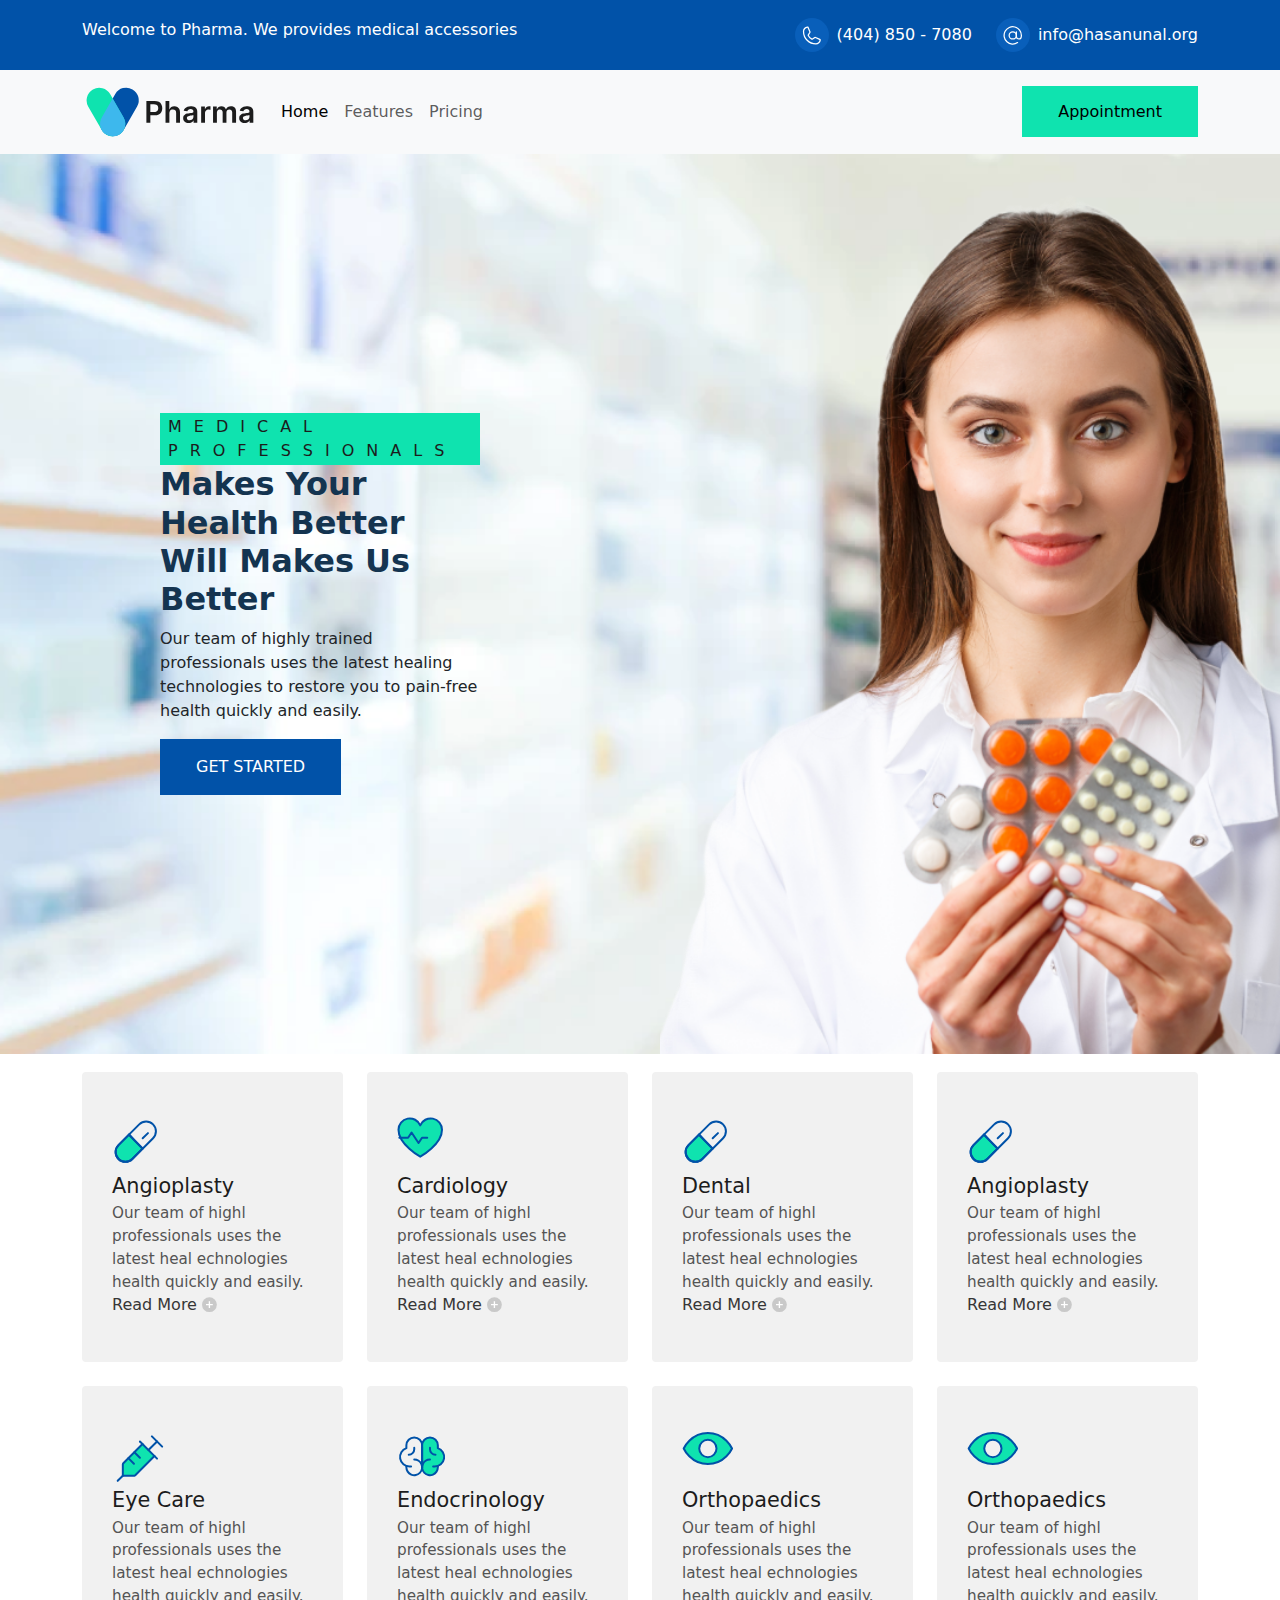
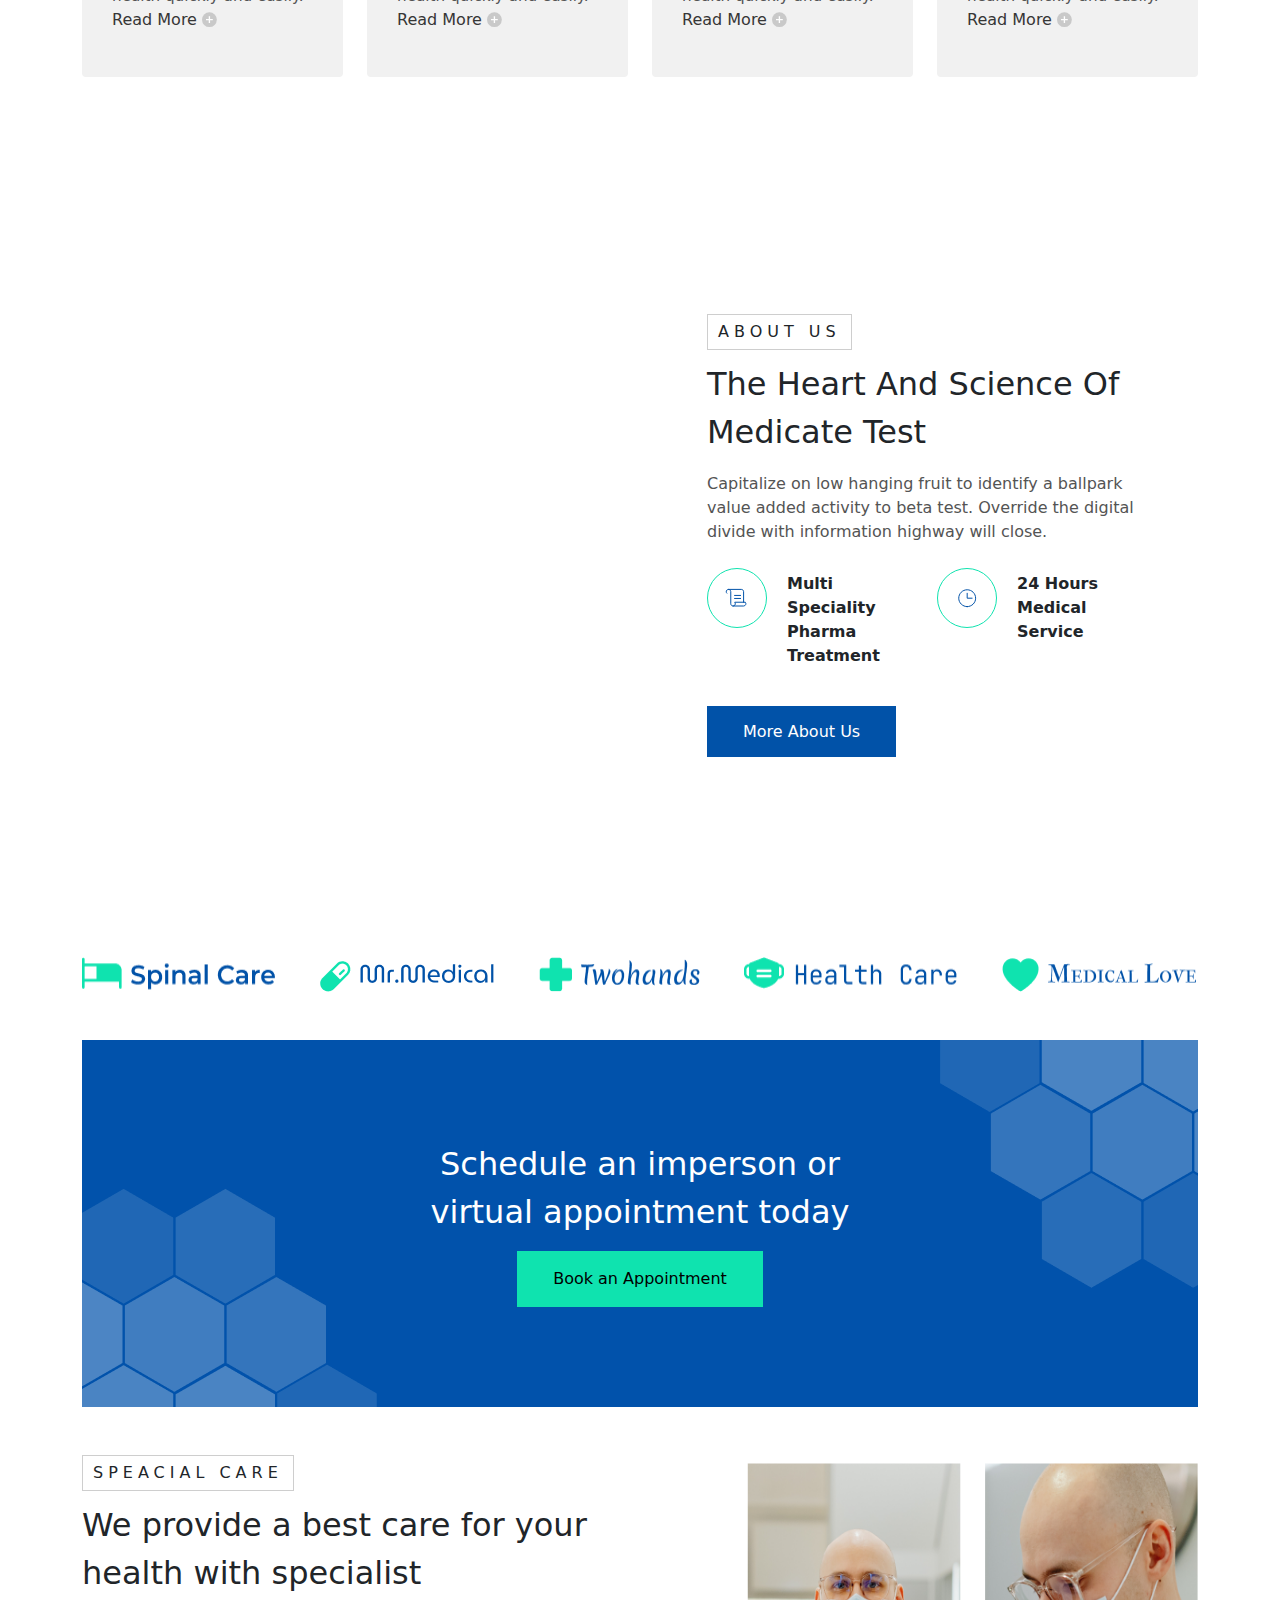
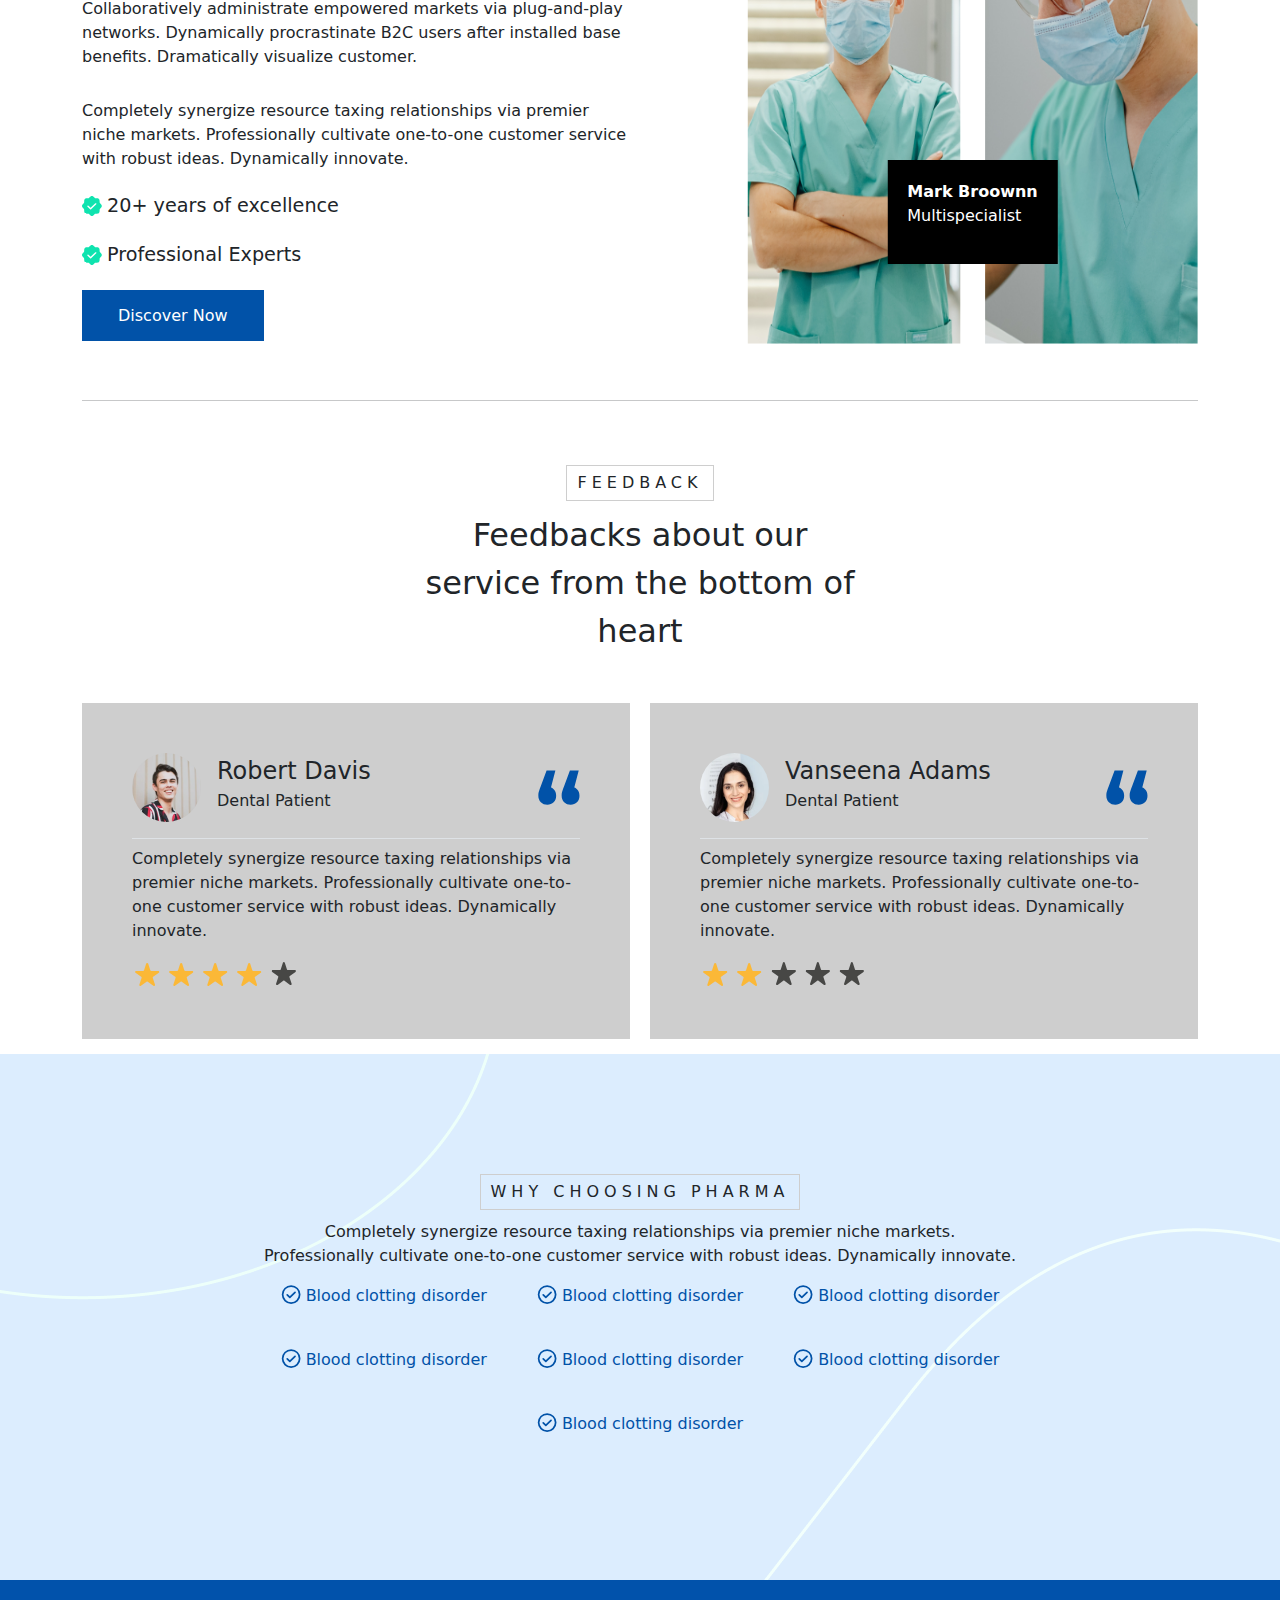
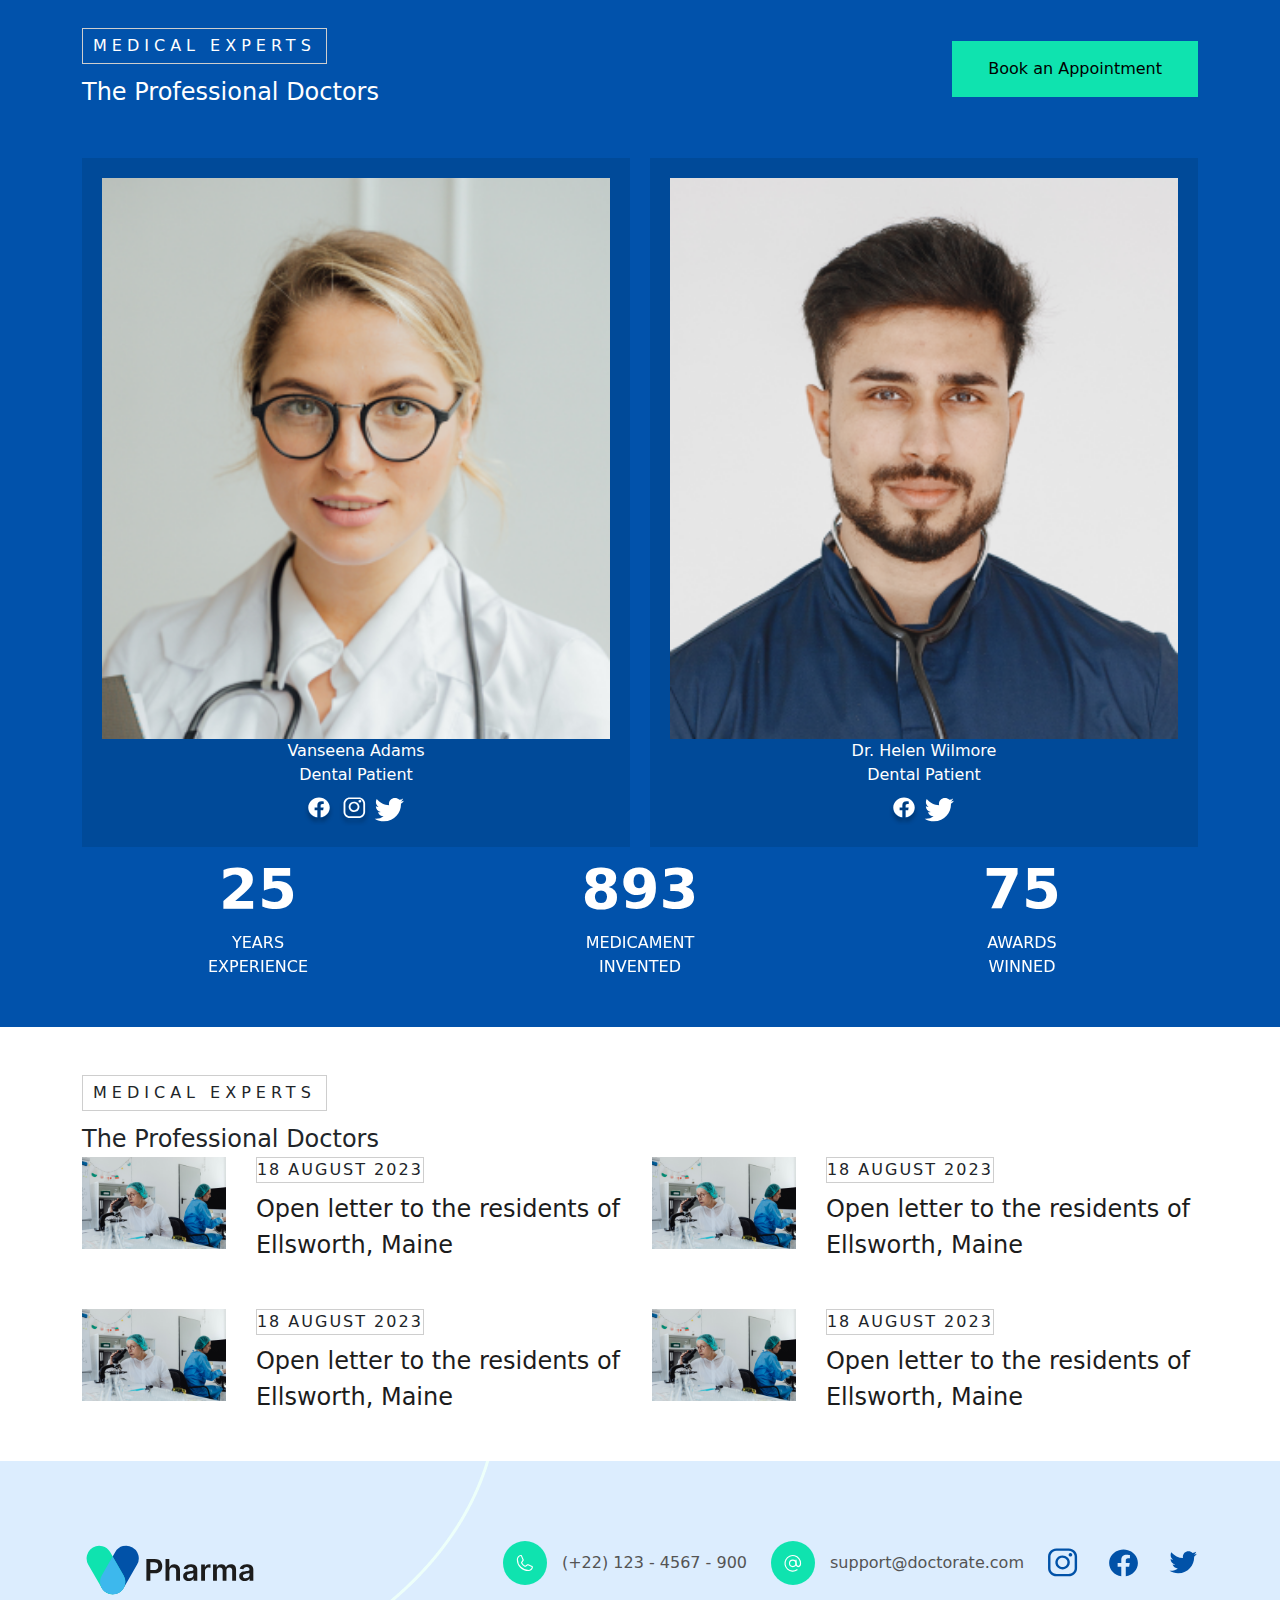
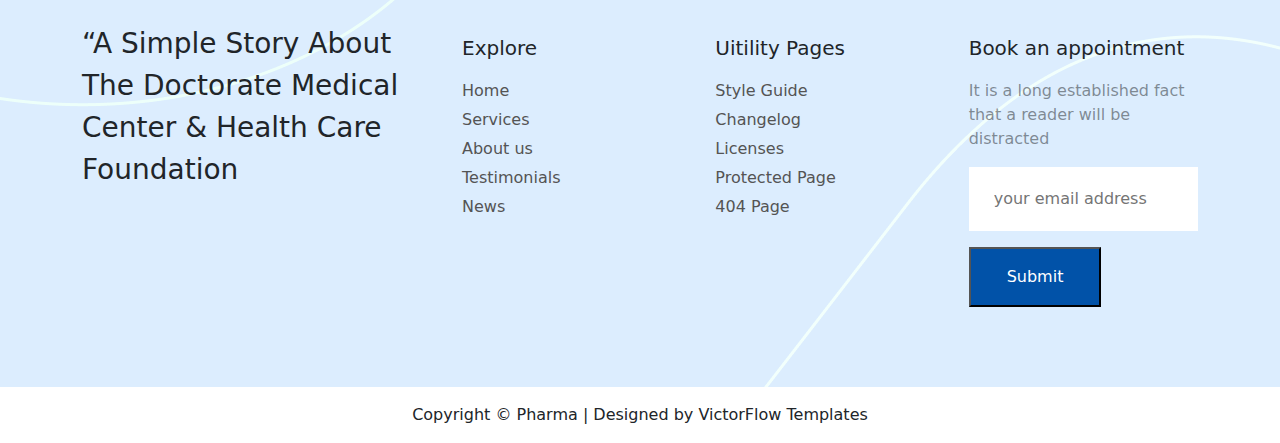
==== index.html @ 2e3b30ea "Responsive" ====
<!DOCTYPE html>
<html lang="en">

<head>
  <meta charset="UTF-8" />
  <meta name="viewport" content="width=device-width, initial-scale=1.0" />
  <title>Document</title>
  <link href="https://cdn.jsdelivr.net/npm/bootstrap@5.3.3/dist/css/bootstrap.min.css" rel="stylesheet"
    integrity="sha384-QWTKZyjpPEjISv5WaRU9OFeRpok6YctnYmDr5pNlyT2bRjXh0JMhjY6hW+ALEwIH" crossorigin="anonymous" />
  <link rel="stylesheet" href="https://cdn.jsdelivr.net/npm/swiper@11/swiper-bundle.min.css" />
  <script src="https://cdn.jsdelivr.net/npm/swiper@11/swiper-bundle.min.js"></script>
  <link rel="stylesheet" href="assets/css/style.css" />
</head>

<body>
  <header>
    <div class="top-bar">
      <div class="container">
        <div class="row">
          <div class="col-12 col-lg-6">
            <span>Welcome to Pharma. We provides medical accessories</span>
          </div>
          <div class="col-6 col-lg-6">
            <div class="d-flex justify-content-end">
              <a href="tel:+4048507080" class="d-flex gap-2 align-items-center me-4">
                <i class="icon icon-phone"></i>
                <span>(404) 850 - 7080</span>
              </a>
              <a href="mailto:info@hasanunal.org" class="d-flex gap-2 align-items-center">
                <i class="icon icon-mail"></i>
                <span>info@hasanunal.org</span>
              </a>
            </div>
          </div>
        </div>
      </div>
    </div>

    <nav class="navbar navbar-expand-lg bg-body-tertiary">
      <div class="container">
        <a class="navbar-brand" href="#">
          <img src="assets/img/logo.svg" alt="logo" />
        </a>
        <button class="navbar-toggler" type="button" data-bs-toggle="collapse" data-bs-target="#navbarText"
          aria-controls="navbarText" aria-expanded="false" aria-label="Toggle navigation">
          <span class="navbar-toggler-icon"></span>
        </button>
        <div class="collapse navbar-collapse" id="navbarText">
          <ul class="navbar-nav me-auto mb-2 mb-lg-0">
            <li class="nav-item">
              <a class="nav-link active" aria-current="page" href="#">Home</a>
            </li>
            <li class="nav-item">
              <a class="nav-link" href="#">Features</a>
            </li>
            <li class="nav-item">
              <a class="nav-link" href="#">Pricing</a>
            </li>
          </ul>
          <span class="navbar-text">
            <a href="#" class="btn-main-green">Appointment</a>
          </span>
        </div>
      </div>
    </nav>
  </header>



  <section class="banner">
    <div class="banner-background-photo">
      <div class="banner-background-photo-element d-lg-flex">
        <div class="banner-background-photo-element-cover-title">
          MEDICAL PROFESSIONALS
        </div>
        <h2 style="font-size: 3.rem; font-weight: bold;color: #143450;">
          Makes Your Health Better Will Makes Us Better
        </h2>
        <p>
          Our team of highly trained professionals uses the latest healing technologies to restore you to pain-free
          health quickly and easily.
        </p>
        <a class="btn-main-blue" href="#">GET STARTED</a>
      </div>
      <div class="banner-background-photo-element">
        <img class="" style="position: relative; right: 140px;" weight="100%" height="100%" src="assets/img/banner/bannerfront.png"
          alt="banner-front">
      </div>
    </div>
  </section>

  <section class="services">
    <div class="container">
      <div class="text-center mt-5 mb-2">
        <span class="section-service-title">Services</span>
        <div class="fs-2 fw-medium">
          Feel Like Home With Best<br />Medical Care
        </div>
      </div>
      <div class="row mb-5">
        <div class="col-12 col-md-6 col-lg-3 mb-4">
          <div class="service-card">
            <div class="service-card-showcase">
              <img src="assets/img/service/service-1.jpg" class="d-block w-100" alt="" />
            </div>
            <div class="service-card-content">
              <div class="service-card-img">
                <img src="assets/img/service/icon/service-1.svg" alt="service" />
              </div>
              <div class="service-card-title">Angioplasty</div>
              <div class="service-card-desc">
                Our team of highl professionals uses the latest heal
                echnologies health quickly and easily.
              </div>
              <a href="#" class="service-card-link"> Read More </a>
            </div>
          </div>
        </div>
        <div class="col-12 col-md-6 col-lg-3 mb-4">
          <div class="service-card">
            <div class="service-card-showcase">
              <img src="assets/img/service/service-1.jpg" class="d-block w-100" alt="" />
            </div>
            <div class="service-card-content">
              <div class="service-card-img">
                <img src="assets/img/service/icon/service-2.svg" alt="service" />
              </div>
              <div class="service-card-title">Cardiology</div>
              <div class="service-card-desc">
                Our team of highl professionals uses the latest heal
                echnologies health quickly and easily.
              </div>
              <a href="#" class="service-card-link"> Read More </a>
            </div>
          </div>
        </div>
        <div class="col-12 col-md-6 col-lg-3 mb-4">
          <div class="service-card">
            <div class="service-card-showcase">
              <img src="assets/img/service/service-1.jpg" class="d-block w-100" alt="" />
            </div>
            <div class="service-card-content">
              <div class="service-card-img">
                <img src="assets/img/service/icon/service-1.svg" alt="service" />
              </div>
              <div class="service-card-title">Dental</div>
              <div class="service-card-desc">
                Our team of highl professionals uses the latest heal
                echnologies health quickly and easily.
              </div>
              <a href="#" class="service-card-link"> Read More </a>
            </div>
          </div>
        </div>
        <div class="col-12 col-md-6 col-lg-3 mb-4">
          <div class="service-card">
            <div class="service-card-showcase">
              <img src="assets/img/service/service-1.jpg" class="d-block w-100" alt="" />
            </div>
            <div class="service-card-content">
              <div class="service-card-img">
                <img src="assets/img/service/icon/service-1.svg" alt="service" />
              </div>
              <div class="service-card-title">Angioplasty</div>
              <div class="service-card-desc">
                Our team of highl professionals uses the latest heal
                echnologies health quickly and easily.
              </div>
              <a href="#" class="service-card-link"> Read More </a>
            </div>
          </div>
        </div>
        <div class="col12 col-md-6 col-lg-3 mb-4">
          <div class="service-card">
            <div class="service-card-showcase">
              <img src="assets/img/service/service-1.jpg" class="d-block w-100" alt="" />
            </div>
            <div class="service-card-content">
              <div class="service-card-img">
                <img src="assets/img/service/icon/service-4.svg" alt="service" />
              </div>
              <div class="service-card-title">Eye Care</div>
              <div class="service-card-desc">
                Our team of highl professionals uses the latest heal
                echnologies health quickly and easily.
              </div>
              <a href="#" class="service-card-link"> Read More </a>
            </div>
          </div>
        </div>
        <div class="col12 col-md-6 col-lg-3 mb-4">
          <div class="service-card">
            <div class="service-card-showcase">
              <img src="assets/img/service/service-1.jpg" class="d-block w-100" alt="" />
            </div>
            <div class="service-card-content">
              <div class="service-card-img">
                <img src="assets/img/service/icon/service-5.svg" alt="service" />
              </div>
              <div class="service-card-title">Endocrinology</div>
              <div class="service-card-desc">
                Our team of highl professionals uses the latest heal
                echnologies health quickly and easily.
              </div>
              <a href="#" class="service-card-link"> Read More </a>
            </div>
          </div>
        </div>
        <div class="col12 col-md-6 col-lg-3 mb-4">
          <div class="service-card">
            <div class="service-card-showcase">
              <img src="assets/img/service/service-1.jpg" class="d-block w-100" alt="" />
            </div>
            <div class="service-card-content">
              <div class="service-card-img">
                <img src="assets/img/service/icon/service-6.svg" alt="service" />
              </div>
              <div class="service-card-title">Orthopaedics</div>
              <div class="service-card-desc">
                Our team of highl professionals uses the latest heal
                echnologies health quickly and easily.
              </div>
              <a href="#" class="service-card-link"> Read More </a>
            </div>
          </div>
        </div>
        <div class="col12 col-md-6 col-lg-3 mb-4">
          <div class="service-card">
            <div class="service-card-showcase">
              <img src="assets/img/service/service-1.jpg" class="d-block w-100" alt="" />
            </div>
            <div class="service-card-content">
              <div class="service-card-img">
                <img src="assets/img/service/icon/service-6.svg" alt="service" />
              </div>
              <div class="service-card-title">Orthopaedics</div>
              <div class="service-card-desc">
                Our team of highl professionals uses the latest heal
                echnologies health quickly and easily.
              </div>
              <a href="#" class="service-card-link"> Read More </a>
            </div>
          </div>
        </div>
      </div>
    </div>
  </section>

  <section class="call-center mb-5">
    <div class="container">
      <div class="row">
        <div class="col-12 col-lg-6 ms-auto">
          <div class="call-center-card">
            <span class="section-service-title">About Us</span>
            <div class="fs-2 fw-normal mb-3">
              The Heart And Science Of<br />Medicate Test
            </div>
            <p class="m-0" style="color: #545454">
              Capitalize on low hanging fruit to identify a ballpark value
              added activity to beta test. Override the digital divide with
              information highway will close.
            </p>
            <div class="row mt-4 mb-5">
              <div class="col-6">
                <div class="d-flex gap-3">
                  <div class="call-center-card-icon">
                    <i class="card-icon-1"></i>
                  </div>
                  <span class="fw-semibold fs-6 p-1">Multi Speciality Pharma Treatment</span>
                </div>
              </div>
              <div class="col-6">
                <div class="d-flex gap-3">
                  <div class="call-center-card-icon">
                    <i class="card-icon-2"></i>
                  </div>
                  <span class="fw-semibold fs-6 p-1">24 Hours Medical Service</span>
                </div>
              </div>
            </div>
            <a href="#" class="btn-main-blue">More About Us</a>
          </div>
        </div>
      </div>
    </div>
  </section>

  <section class="brand mb-5">
    <div class="container">
      <div class="d-flex gap-4 flex-wrap justify-content-center justify-content-lg-between">
        <img src="assets/img/brand/1.png" alt="#" />
        <img src="assets/img/brand/2.png" alt="#" />
        <img src="assets/img/brand/3.png" alt="#" />
        <img src="assets/img/brand/4.png" alt="#" />
        <img src="assets/img/brand/5.png" alt="#" />
      </div>
    </div>
  </section>

  <section>
    <div class="container mb-5">
      <div class="meeting-wrapper">
        <div class="fs-2 fw-medium meeting-wrapper-content">
          Schedule an imperson or virtual appointment today
        </div>
        <a href="#" class="btn-main-green text-black">Book an Appointment</a>
      </div>
    </div>
  </section>

  <section>
    <div class="container mb-5">
      <div class="row">
        <div class="col-12 col-lg-6 mb-4">
          <span class="section-service-title">SPEACIAL CARE</span>
          <div class="fs-2 fw-medium">
            We provide a best care for your health with specialist
          </div>
          <p class="special-care-list">
            Collaboratively administrate empowered markets via plug-and-play
            networks. Dynamically procrastinate B2C users after installed base
            benefits. Dramatically visualize customer.
          </p>
          <p>
            Completely synergize resource taxing relationships via premier
            niche markets. Professionally cultivate one-to-one customer
            service with robust ideas. Dynamically innovate.
          </p>
          <ul class="special-care-list">
            <li>20+ years of excellence</li>
            <li>Professional Experts</li>
          </ul>
          <a href="#" class="btn-main-blue">Discover Now</a>
        </div>
        <div class="col-12 col-lg-5 my-2 ms-auto">
          <div class="position-relative h-100">
            <div class="special-care-content">
              <strong>Mark Broownn</strong>
              <p>Multispecialist</p>
            </div>
            <div class="row h-100">
              <div class="col-6">
                <img src="/assets/img/aboutus/aboutus1.png" class="w-100 h-100" alt="" />
              </div>
              <div class="col-6">
                <img src="/assets/img/aboutus/aboutus2.png" class="w-100 h-100" alt="" />
              </div>
            </div>
          </div>
        </div>
      </div>
    </div>
  </section>

  <div class="container">
    <hr />
  </div>

  <section>
    <div class="container">
      <div class="text-center py-5">
        <span class="section-service-title">FEEDBACK</span>
        <div class="fs-2 fw-medium mx-auto" style="max-width: 450px">
          Feedbacks about our service from the bottom of heart
        </div>
      </div>
      <div class="feedback-card-wrapper">
        <div class="swiper slider--feedback--card">
          <div class="swiper-wrapper">
            <div class="swiper-slide">
              <div class="feedback-card">
                <div class="d-flex justify-content-between pb-3 border-bottom mb-2">
                  <div class="d-flex gap-3">
                    <img src="/assets/img/feedback/robert.png" class="rounded-circle" alt="" />
                    <div>
                      <span class="d-block fs-4">Robert Davis</span>
                      <span class="d-block fs-6">Dental Patient</span>
                    </div>
                  </div>
                  <img src="assets/img/icon/feedback.svg" alt="" />
                </div>
                <p>
                  Completely synergize resource taxing relationships via premier
                  niche markets. Professionally cultivate one-to-one customer
                  service with robust ideas. Dynamically innovate.
                </p>
                <div class="d-flex gap-1">
                  <i class="icon-star"></i>
                  <i class="icon-star"></i>
                  <i class="icon-star"></i>
                  <i class="icon-star"></i>
                  <i class="icon-star active"></i>
                </div>
              </div>
            </div>
            <div class="swiper-slide">
              <div class="feedback-card">
                <div class="d-flex justify-content-between pb-3 border-bottom mb-2">
                  <div class="d-flex gap-3">
                    <img src="/assets/img/feedback/vanessa.png" class="rounded-circle" alt="" />
                    <div>
                      <span class="d-block fs-4">Vanseena Adams</span>
                      <span class="d-block fs-6">Dental Patient</span>
                    </div>
                  </div>
                  <img src="assets/img/icon/feedback.svg" alt="" />
                </div>
                <p>
                  Completely synergize resource taxing relationships via premier
                  niche markets. Professionally cultivate one-to-one customer
                  service with robust ideas. Dynamically innovate.
                </p>
                <div class="d-flex gap-1">
                  <i class="icon-star"></i>
                  <i class="icon-star"></i>
                  <i class="icon-star active"></i>
                  <i class="icon-star active"></i>
                  <i class="icon-star active"></i>
                </div>
              </div>
            </div>
            <div class="swiper-slide">
              <div class="feedback-card">
                <div class="d-flex justify-content-between pb-3 border-bottom mb-2">
                  <div class="d-flex gap-3">
                    <img src="/assets/img/feedback/mark.png" class="rounded-circle" alt="" />
                    <div>
                      <span class="d-block fs-4">Mark Brown</span>
                      <span class="d-block fs-6">Dental Patient</span>
                    </div>
                  </div>
                  <img src="assets/img/icon/feedback.svg" alt="" />
                </div>
                <p>
                  Completely synergize resource taxing relationships via premier
                  niche markets. Professionally cultivate one-to-one customer
                  service with robust ideas. Dynamically innovate.
                </p>
                <div class="d-flex gap-1">
                  <i class="icon-star"></i>
                  <i class="icon-star"></i>
                  <i class="icon-star"></i>
                  <i class="icon-star"></i>
                  <i class="icon-star"></i>
                </div>
              </div>
            </div>
            <div class="swiper-slide">
              <div class="feedback-card">
                <div class="d-flex justify-content-between pb-3 border-bottom mb-2">
                  <div class="d-flex gap-3">
                    <img src="/assets/img/feedback/vansenna.png" class="rounded-circle" alt="" />
                    <div>
                      <span class="d-block fs-4">Vanseena Adams</span>
                      <span class="d-block fs-6">Dental Patient</span>
                    </div>
                  </div>
                  <img src="assets/img/icon/feedback.svg" alt="" />
                </div>
                <p>
                  Completely synergize resource taxing relationships via premier
                  niche markets. Professionally cultivate one-to-one customer
                  service with robust ideas. Dynamically innovate.
                </p>
                <div class="d-flex gap-1">
                  <i class="icon-star"></i>
                  <i class="icon-star"></i>
                  <i class="icon-star"></i>
                  <i class="icon-star active"></i>
                  <i class="icon-star active"></i>
                </div>
              </div>
            </div>
          </div>
        </div>
      </div>
      <script>
        var swiper = new Swiper(".slider--feedback--card", {
          slidesPerView: 1,
          spaceBetween: 30,
          breakpoints: {
            992: {
              slidesPerView: 2,
              spaceBetween: 20
            },
            1400:{
              slidesPerView: 3,
              spaceBetween: 30
            }

          }
        });
      </script>


  </section>

  <section>
    <div class="why-choose-us">
      <div class="container">
        <div class="text-center mb-4">
          <span class="section-service-title">WHY CHOOSING PHARMA</span>
          <p>Completely synergize resource taxing relationships via premier niche markets. <br> Professionally cultivate
            one-to-one customer service with robust ideas. Dynamically innovate.</p>
          <div class="why-choose-us-url">
            <a href="">Blood clotting disorder</a>
            <a href="">Blood clotting disorder</a>
            <a href="">Blood clotting disorder</a>
            <a href="">Blood clotting disorder</a>
            <a href="">Blood clotting disorder</a>
            <a href="">Blood clotting disorder</a>
            <a href="">Blood clotting disorder</a>
          </div>
        </div>
      </div>
    </div>
  </section>

  <section>
    <div class="bg-main-blue py-5 mb-5">
      <div class="container">
        <div class="d-flex justify-content-between align-items-center mb-5">
          <div>
            <span class="section-service-title text-white">MEDICAL EXPERTS </span>
            <div class="fs-4 fw-seimbold text-white">The Professional Doctors</div>
          </div>
          <a href="#" class="btn-main-green text-black">Book an Appointment</a>
        </div>
        <div class="swiper slider--team">
          <div class="swiper-wrapper">
            <div class="swiper-slide">
              <div class="team-card">
                <div class="team-card-img">
                  <img src="assets/img/medical-expert/vanseena.png" alt="">
                </div>
                <div class="team-card-title">
                  Vanseena Adams
                </div>
                <div class="team-card-desc">
                  Dental Patient
                </div>
                <div class="team-card-social-media">
                  <a class="icon-facebook"></a>
                  <a class="icon-instagram"></a>
                  <a class="icon-twitter"></a>
                </div>
              </div>
            </div>
            <div class="swiper-slide">
              <div class="team-card">
                <div class="team-card-img">
                  <img src="assets/img/medical-expert/helen.png" alt="">
                </div>
                <div class="team-card-title">
                  Dr. Helen Wilmore
                </div>
                <div class="team-card-desc">
                  Dental Patient
                </div>
                <div class="team-card-social-media">
                  <a class="icon-facebook"></a>
                  <a class="icon-twitter"></a>
                </div>
              </div>
            </div>
            <div class="swiper-slide">
              <div class="team-card">
                <div class="team-card-img">
                  <img src="assets/img/medical-expert/kate.png" alt="">
                </div>
                <div class="team-card-title">
                  Dr. Kate Winslot
                </div>
                <div class="team-card-desc">
                  Dental Patient
                </div>
                <div class="team-card-social-media">
                  <a class="icon-facebook"></a>
                  <a class="icon-twitter"></a>
                </div>
              </div>
            </div>
          </div>
        </div>
        <div class="swiper swiper-statistics">
          <div class="swiper-wrapper">
            <div class="swiper-slide">
              <div class="statistic-card">
                <div class="statistic-card-number">25</div>
                <div class="statistic-card-word">Years
                  Experience</div>
              </div>

            </div>
            <div class="swiper-slide">
              <div class="statistic-card">
                <div class="statistic-card-number">893</div>
                <div class="statistic-card-word">Medicament
                  Invented
                </div>
              </div>

            </div>
            <div class="swiper-slide">
              <div class="statistic-card">
                <div class="statistic-card-number">75</div>
                <div class="statistic-card-word">Awards
                  Winned</div>
              </div>

            </div>
            <div class="swiper-slide">
              <div class="statistic-card">
                <div class="statistic-card-number">673k</div>
                <div class="statistic-card-word">Happy
                  Clients</div>
              </div>

            </div>
            <div class="swiper-slide">
              <div class="statistic-card">
                <div class="statistic-card-number">751</div>
                <div class="statistic-card-word">Pharmacies
                  Partners</div>
              </div>

            </div>

          </div>
        </div>
      </div>
    </div>
    <script>
      var statistics = new Swiper(".swiper-statistics", {
        slidesPerView: 1,
        spaceBetween: 30,
        breakpoints: {
         
          768:{
              slidesPerView: 3,
              spaceBetween: 30
            },
            1400:{
            slidesPerView: 5,
              spaceBetween: 30
          },
          }

      });
    </script>
    <script>
      var swiper = new Swiper(".slider--team", {
        slidesPerView: 1,
        spaceBetween: 30,
        breakpoints: {
            576: {
              slidesPerView: 2,
              spaceBetween: 20
            },
            1400:{
              slidesPerView: 3,
              spaceBetween: 30
            }

          }
      });
    </script>
  </section>

  <section class="d-none">
    <div class="container mb-3">
      <div class="row">
        <div class="col-4">
          <div class="blog-card">
            <div class="blog-card-image mb-3">
              <img src="/assets/img/blog/blog1.png" alt="">
            </div>
            <div class="blog-card-info">
              <div class="blog-card-info-date mb-2">18 August 2023</div>
              <div class="blog-card-info-title">Open letter to the residents of Ellsworth, Maine
              </div>
              <div class="blog-card-info-link">
                <a href="#">Read More</a>
              </div>
            </div>
          </div>
        </div>
        <div class="col-4">
          <div class="blog-card">
            <div class="blog-card-image mb-3">
              <img src="/assets/img/blog/blog2.png" alt="">
            </div>
            <div class="blog-card-info">
              <div class="blog-card-info-date mb-2">21 July 2023</div>
              <div class="blog-card-info-title">What is a normal phenotype for aging mice?
              </div>
              <div class="blog-card-info-link">
                <a href="#">Read More</a>
              </div>
            </div>
          </div>
        </div>
        <div class="col-4">
          <div class="blog-card">
            <div class="blog-card-image mb-3">
              <img src="/assets/img/blog/blog3.png" alt="">
            </div>
            <div class="blog-card-info">
              <div class="blog-card-info-date mb-2">15 January 2023</div>
              <div class="blog-card-info-title">It was popularised inner the with the release of containing.
              </div>
              <div class="blog-card-info-link">
                <a href="#">Read More</a>
              </div>
            </div>
          </div>
        </div>
  </section>

  <div class="section mt-5">
    <div class="container">
      <span class="section-service-title ">MEDICAL EXPERTS </span>
      <div class="fs-4 fw-seimbold ">The Professional Doctors</div>
      <div class="row">
        <div class="col-12 col-lg-6 mb-3">
          <div class="featured-blog-card">
            <div class="featured-blog-card-img">
              <img src="/assets/img/blog/blog1.png" alt="">
            </div>
            <div class="featured-blog-card-info">
              <div class="featured-blog-card-info-date mb-2">18 August 2023</div>
              <div class="featured-blog-card-info-title">
                Open letter to the residents of Ellsworth, Maine
              </div>
            </div>
          </div>
        </div>
        <div class="col-12 col-lg-6 mb-3">
          <div class="featured-blog-card">
            <div class="featured-blog-card-img">
              <img src="/assets/img/blog/blog1.png" alt="">
            </div>
            <div class="featured-blog-card-info">
              <div class="featured-blog-card-info-date mb-2">18 August 2023</div>
              <div class="featured-blog-card-info-title">
                Open letter to the residents of Ellsworth, Maine
              </div>
            </div>
          </div>
        </div>
        <div class="col-12 col-lg-6 mb-3">
          <div class="featured-blog-card">
            <div class="featured-blog-card-img">
              <img src="/assets/img/blog/blog1.png" alt="">
            </div>
            <div class="featured-blog-card-info">
              <div class="featured-blog-card-info-date mb-2">18 August 2023</div>
              <div class="featured-blog-card-info-title">
                Open letter to the residents of Ellsworth, Maine
              </div>
            </div>
          </div>
        </div>
        <div class="col-12 col-lg-6 mb-3">
          <div class="featured-blog-card">
            <div class="featured-blog-card-img">
              <img src="/assets/img/blog/blog1.png" alt="">
            </div>
            <div class="featured-blog-card-info">
              <div class="featured-blog-card-info-date mb-2">18 August 2023</div>
              <div class="featured-blog-card-info-title">
                Open letter to the residents of Ellsworth, Maine
              </div>
            </div>
          </div>
        </div>
      </div>
    </div>
  </div>

  <footer>
    <div class="container">
      <div class="row">
        <div class="col-12 col-lg-3 col-xl-4">
          <img src="assets/img/logo.svg" alt="logo">
          <div class="fs-3 fw-medium mt-4 lh-md">
            “A Simple Story About
            The Doctorate Medical Center & Health Care Foundation
          </div>
        </div>
        <div class="col-12 col-lg-9 col-xl-8">
          <div class="row mb-5">
            <div class="col-12 col-lg-auto ms-auto">
              <a href="#" class="footer-link-phone">
                <i class="icon-phone"></i>
                <span>(+22) 123 - 4567 - 900</span>
              </a>
            </div>
            <div class="col-12 col-lg-auto " >
              <a href="#" class="footer-link-mail">
                <i class="icon-mail"></i>
                <span>support@doctorate.com</span>
              </a>
            </div>
            <div class="col-12 col-lg-auto">
              <div class="footer-link-social">
                <a href="#">
                  <i class="icon-instagram"></i>
                </a>
                <a href="#">
                  <i class="icon-facebook"></i>
                </a>
                <a href="#">
                  <i class="icon-twitter"></i>
                </a>
              </div>
            </div>
          </div>
          <div class="row">
            <div class="col-6 col-md-4">
              <div class="footer-sitemap">
                <div class="fs-5 fw-medium mb-3">
                  Explore
                </div>
                <a href="#">Home</a>
                <a href="#">Services</a>
                <a href="#">About us</a>
                <a href="#">Testimonials</a>
                <a href="#">News</a>
              </div>
            </div>
            <div class="col-6 col-md-4 mb-4">
              <div class="footer-sitemap">
                <div class="fs-5 fw-medium mb-3">
                  Uitility Pages
                </div>
                <a href="#">Style Guide</a>
                <a href="#">Changelog</a>
                <a href="#">Licenses</a>
                <a href="#">Protected Page</a>
                <a href="#">404 Page</a>
              </div>
            </div>
            <div class="col-12 col-md-4">
              <div class="fs-5 fw-medium mb-3">
                Book an appointment
              </div>
              <p class="mb-3 text-body-tertiary">
                It is a long established fact that a reader will be distracted
              </p>
              <input type="email" name="" id="" class="input-newsletter mb-3" placeholder="your email address">
              <button class="btn-main-blue">Submit</button>
            </div>
          </div>
        </div>
      </div>
    </div>
  </footer>

  <div class="bg-white text-center py-3">
    <span>Copyright © Pharma | Designed by VictorFlow Templates </span>
  </div>

  <script src="https://cdn.jsdelivr.net/npm/bootstrap@5.3.3/dist/js/bootstrap.bundle.min.js"
    integrity="sha384-YvpcrYf0tY3lHB60NNkmXc5s9fDVZLESaAA55NDzOxhy9GkcIdslK1eN7N6jIeHz"
    crossorigin="anonymous"></script>
</body>

</html>
---- assets/css/style.css ----
:root {
  --main-blue: #0152ab;
  --main-green: #0fe3af;
}

a {
  text-decoration: none;
}

.top-bar {
  background-color: #0152a8;
  color: #ffffff;
  padding-top: 18px;
  padding-bottom: 18px;
}

.top-bar a {
  color: #ffffff;
}

.top-bar .icon {
  display: inline-block;
  background-color: #095fba;
  background-size: 20px;
  background-repeat: no-repeat;
  background-position: center;
  width: 34px;
  height: 34px;
  border-radius: 50%;
}

.top-bar .icon.icon-phone {
  background-image: url("../img/icon/phone.svg");
}

.top-bar .icon.icon-mail {
  background-image: url("../img/icon/mail.svg");
}

.banner {
  width: 100%;
  height: 80vh;
  background-color: #ddd;
}
.banner-background-photo {
  width: 100%;
  height: 100%;
  display: flex;
  align-items: center;
  justify-content: center;
  position: absolute;
  flex-direction: row;
  background-image: url(../img/banner/bannerbackground.png);
  background-size: cover;
}
.banner-background-photo-element {
  width: 50%;
  height: 100%;
  display: flex;
  align-items: start;
  justify-content: center;
  flex-direction: column;
  position: relative;
  text-align: start;
  padding-inline: 160px;
}
.banner-background-photo-element-cover-title {
  background-color: #0fe3af;
  color: #1c1c1c;
  padding: 2px;
  padding-inline: 8px;
  letter-spacing: 1cap;
}

.btn-main-green {
  background-color: #0fe3af;
  padding: 16px 36px;
  text-decoration: none;
}

.btn-main-blue {
  background-color: #0152a8;
  padding: 16px 36px;
  text-decoration: none;
  color: #ffffff;
}
.btn-main-blue-outline {
  border: 1.5px solid #0152a8;
  padding: 16px 36px;
}

.service-card {
  position: relative;
  background-color: #f1f1f1;
  display: flex;
  flex-direction: column;
  gap: 6px;
  overflow: hidden;
  border-radius: 4px;
}

.service-card-content {
  padding: 45px 30px;
}

.service-card-showcase {
  position: absolute;
  left: 0;
  right: 0;
  top: 0;
  bottom: 0;
  visibility: hidden;
  opacity: 0;
  transition: all 200ms;
}

.service-card:hover .service-card-showcase {
  visibility: visible;
  opacity: 1;
}

.service-card-img {
  width: 54px;
  height: 54px;
}

.service-card-title {
  font-size: 1.3rem;
  font-weight: 500;
  color: #1c1c1c;
}

.service-card-desc {
  color: #545454;
  font-size: 0.95rem;
}

.service-card-link {
  display: flex;
  align-items: center;
  color: #363636;
}

.service-card-link::after {
  content: "";
  display: inline-block;
  background-image: url("../img/icon/plus.svg");
  background-size: contain;
  background-repeat: no-repeat;
  background-position: center;
  width: 16px;
  height: 16px;
  margin-left: 5px;
}

.section-service-title {
  display: inline-block;
  text-transform: uppercase;
  letter-spacing: 5px;
  border: 0.5px solid #cecece;
  padding: 5px 10px;
  transition: all 300ms;
  margin-bottom: 10px;
}

.section-service-title:hover {
  background-color: #f1f1f1;
}

.call-center {
  background-image: url("../img/background/call-center.jpg");
  background-repeat: no-repeat;
  background-size: cover;
  background-position: bottom center;
  padding: 110px 0;
  background-attachment: fixed;
}

.call-center-card {
  background-color: #ffffff;
  padding: 55px;
}

.call-center-card-icon {
  display: flex;
  align-items: center;
  justify-content: center;
  width: 60px;
  height: 60px;
  border: 1px solid #0fe3af;
  border-radius: 50%;
  flex-shrink: 0;
}

.call-center-card-icon .card-icon-1 {
  display: inline-block;
  width: 24px;
  height: 24px;
  background-image: url("../img/icon/document.svg");
  background-repeat: no-repeat;
  background-position: center;
}

.call-center-card-icon .card-icon-2 {
  display: inline-block;
  width: 24px;
  height: 24px;
  background-image: url("../img/icon/time.svg");
  background-repeat: no-repeat;
  background-position: center;
}

.meeting-wrapper {
  background-image: url(../img/background/pattern1.png), url(../img/background/pattern2.png);
  background-repeat: no-repeat;
  background-position: top right, bottom left;
  background-color: var(--main-blue);
  display: flex;
  justify-content: center;
  align-items: center;
  flex-direction: column;
  text-align: center;
  gap: 15px;
  padding: 100px 2rem;
}

.meeting-wrapper-content {
  max-width: 500px;
  color: #ffffff;
}

.special-care-list {
  padding-left: 0px;
  margin-bottom: 30px;
}

.special-care-list li {
  background-image: url(../img/icon/about.svg);
  background-repeat: no-repeat;
  background-position: left center;
  list-style: none;
  padding: 5px 0px 5px 25px;
  margin-bottom: 10px;
  font-size: 1.2rem;
  font-weight: 500;
}

.special-care-content {
  position: absolute;
  background-color: #000000;
  padding: 20px;
  color: #ffffff;
  bottom: 80px;
  left: 50%;
  transform: translateX(-50%);
}

.special-care-content-img {
  position: relative;
}

.feedback-card {
  background-color: #cecece;
  padding: 50px;
  margin-bottom: 15px;
}

.icon-star {
  display: inline-block;
  background-image: url("../img/icon/star.svg");
  background-position: center;
  background-repeat: no-repeat;
  width: 30px;
  height: 30px;
}
.icon-star.active {
  background-image: url("../img/icon/noactivestar.svg");
}

.why-choose-us {
  background-color: #dcedfe;
  background-image: url("../img/background/Pattern4.png"), url("../img/background/Pattern5.png");
  background-repeat: no-repeat;
  background-position: top left, right bottom;
  padding: 120px 0;
}
.why-choose-us-url {
  display: flex;
  flex-wrap: wrap;
  justify-content: center;
  -moz-column-gap: 50px;
       column-gap: 50px;
  row-gap: 40px;
  max-width: 910px;
  margin-left: auto;
  margin-right: auto;
}
.why-choose-us a {
  display: inline-flex;
  color: #0152a8;
}
.why-choose-us a::before {
  content: "";
  background-image: url("../img/icon/tick.svg");
  background-repeat: no-repeat;
  display: inline-block;
  width: 20px;
  height: 20px;
  background-size: contain;
  background-position: center;
  margin-right: 5px;
}

.bg-main-blue {
  background-color: var(--main-blue);
}

.team-card {
  background-color: #004a99;
  padding: 20px;
}
.team-card-img img {
  width: 100%;
  height: 100%;
}
.team-card-title {
  color: #ffffff;
  text-align: center;
}
.team-card-desc {
  color: #ffffff;
  text-align: center;
}
.team-card-social-media {
  display: flex;
  justify-content: center;
  align-items: center;
  margin-top: 10px;
}
.team-card-social-media a {
  display: inline-block;
  width: 30px;
  height: 30px;
  margin-right: 5px;
  background-repeat: no-repeat;
  background-size: contain;
}
.team-card-social-media a.icon-facebook {
  background-image: url("../img/icon/facebook.svg");
}
.team-card-social-media a.icon-instagram {
  background-image: url("../img/icon/insta.svg");
}
.team-card-social-media a.icon-twitter {
  background-image: url("../img/icon/twitter.svg");
}

.statistic-card {
  color: #ffffff;
  text-transform: uppercase;
  display: flex;
  justify-content: center;
  align-items: center;
  text-align: center;
  flex-direction: column;
}
.statistic-card-number {
  font-size: 3.5rem;
  max-width: 140px;
  font-weight: 600;
}
.statistic-card-word {
  max-width: 130px;
}

.blog-card-img img {
  width: 100%;
}
.blog-card-info-date {
  display: inline-block;
  border: 1px solid #cecece;
  text-transform: uppercase;
  letter-spacing: 2px;
}
.blog-card-info-title {
  color: #1c1c1c;
  font-size: 1.5rem;
  font-weight: 500;
  white-space: nowrap;
  overflow: hidden;
  text-overflow: ellipsis;
}
.blog-card-info-link {
  text-decoration: underline;
  color: #0152a8;
}

.featured-blog-card {
  display: flex;
  margin-bottom: 30px;
  gap: 30px;
}
.featured-blog-card-img {
  width: 220px;
}
.featured-blog-card-img img {
  width: 100%;
  -o-object-fit: cover;
     object-fit: cover;
}
.featured-blog-card-info {
  text-align: start;
  justify-content: center;
}
.featured-blog-card-info-date {
  display: inline-block;
  border: 1px solid #cecece;
  text-transform: uppercase;
  letter-spacing: 2px;
}
.featured-blog-card-info-title {
  color: #1c1c1c;
  font-size: 1.5rem;
  font-weight: 500;
}

footer {
  background-color: #dcedfe;
  background-image: url("../img/background/Pattern4.png"), url("../img/background/Pattern5.png");
  background-repeat: no-repeat;
  background-position: top left, right bottom;
  padding: 80px 0;
}
footer .footer-sitemap a {
  display: block;
  color: #545454;
  font-weight: 500;
  margin-bottom: 5px;
}
footer .footer-link-phone,
footer .footer-link-mail {
  display: flex;
  align-items: center;
  gap: 15px;
  color: #545454;
}
footer .icon-phone,
footer .icon-mail {
  display: inline-block;
  background-color: var(--main-green);
  background-repeat: no-repeat;
  background-size: 18px 18px;
  background-position: center;
  width: 44px;
  height: 44px;
  border-radius: 50%;
}
footer .icon-phone {
  background-image: url("../img/icon/phone.svg");
}
footer .icon-mail {
  background-image: url("../img/icon/mail.svg");
}
footer .input-newsletter {
  border: none;
  outline: none;
  width: 100%;
  padding: 20px 25px;
  background-color: #ffffff;
}
footer .footer-link-social {
  display: flex;
  align-items: center;
  height: 100%;
  gap: 30px;
}
@media (min-width: 992px) {
  footer .footer-link-social {
    justify-content: flex-end;
  }
}
@media (max-width: 768px) {
  footer .footer-link-social {
    margin-top: 10px;
  }
}
footer .footer-link-social a {
  display: flex;
  align-items: center;
  justify-content: center;
}
footer .footer-link-social i {
  display: inline-block;
  background-repeat: no-repeat;
  background-size: contain;
  background-position: center;
  width: 30px;
  height: 30px;
}
footer .footer-link-social .icon-instagram {
  background-image: url("../img/icon/footer-insta.svg");
}
footer .footer-link-social .icon-facebook {
  background-image: url("../img/icon/footer-facebook.svg");
}
footer .footer-link-social .icon-twitter {
  background-image: url("../img/icon/footer-twitter.svg");
}/*# sourceMappingURL=style.css.map */
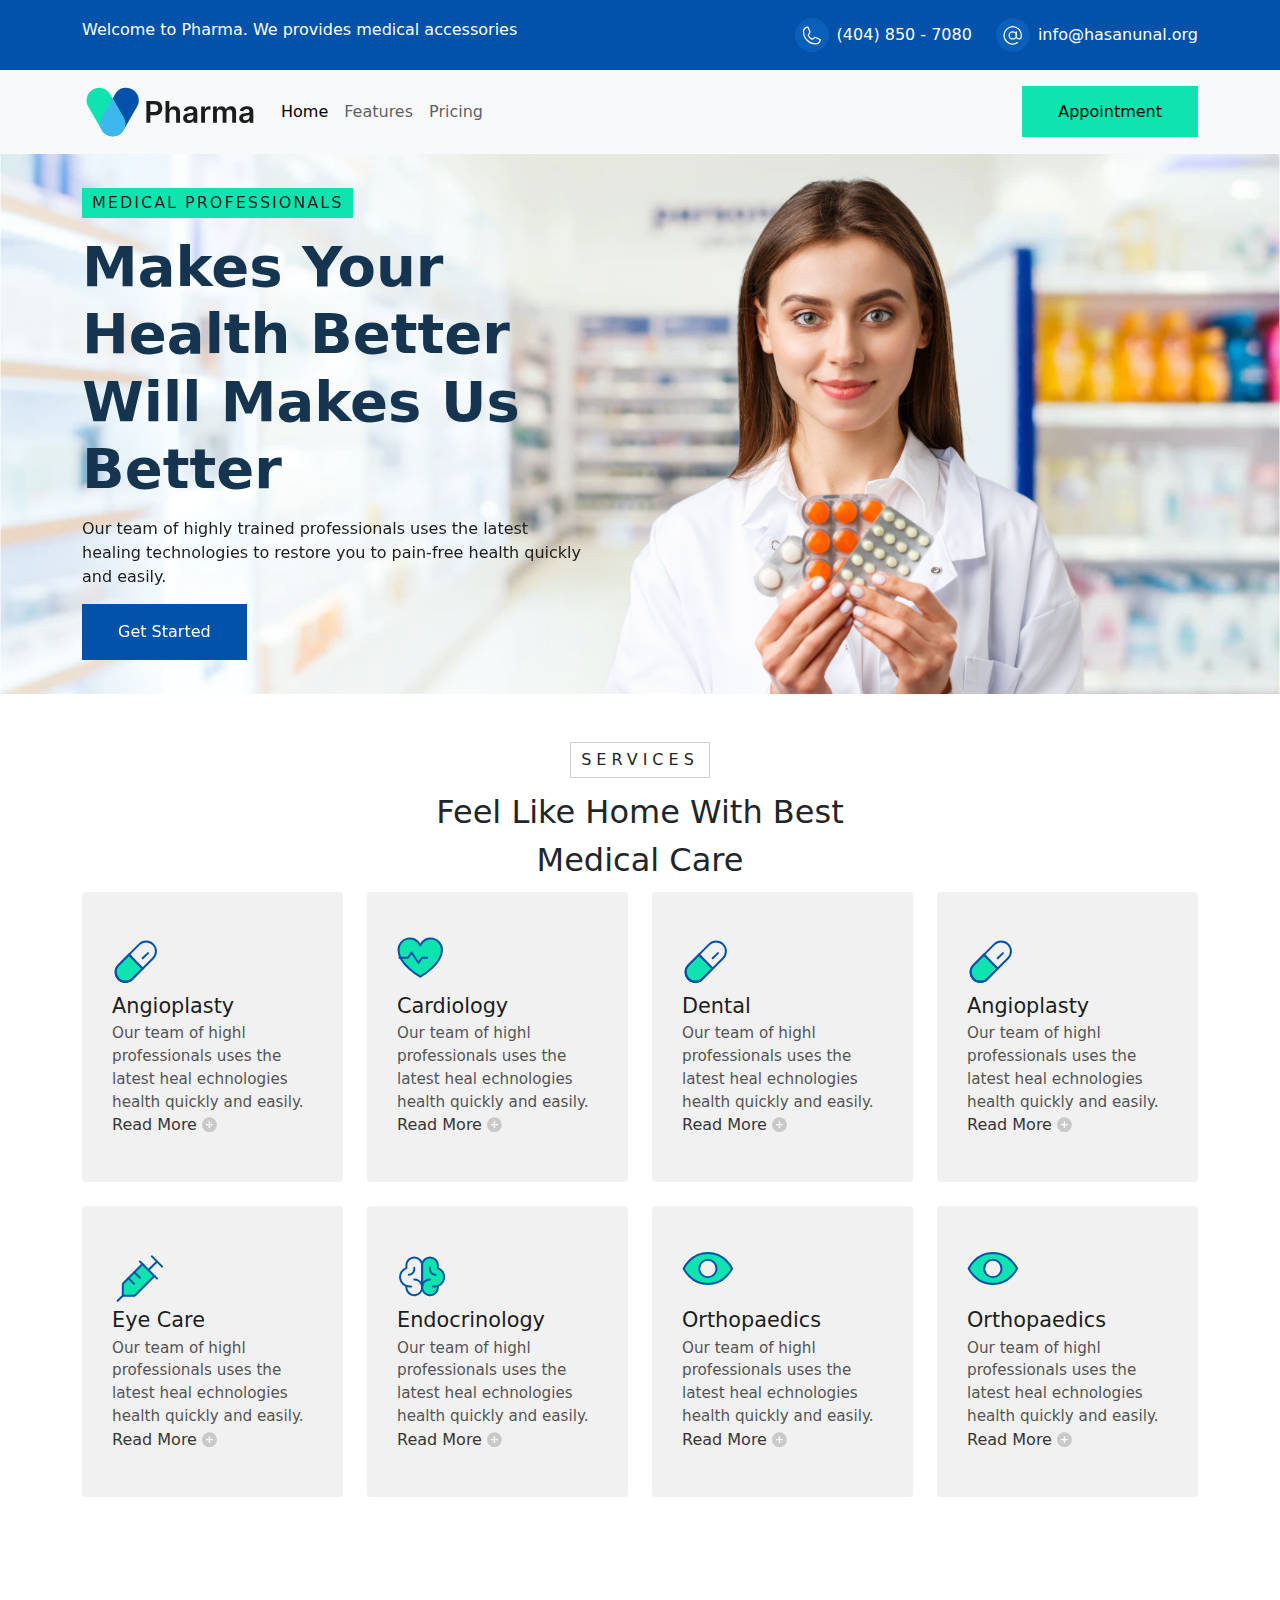
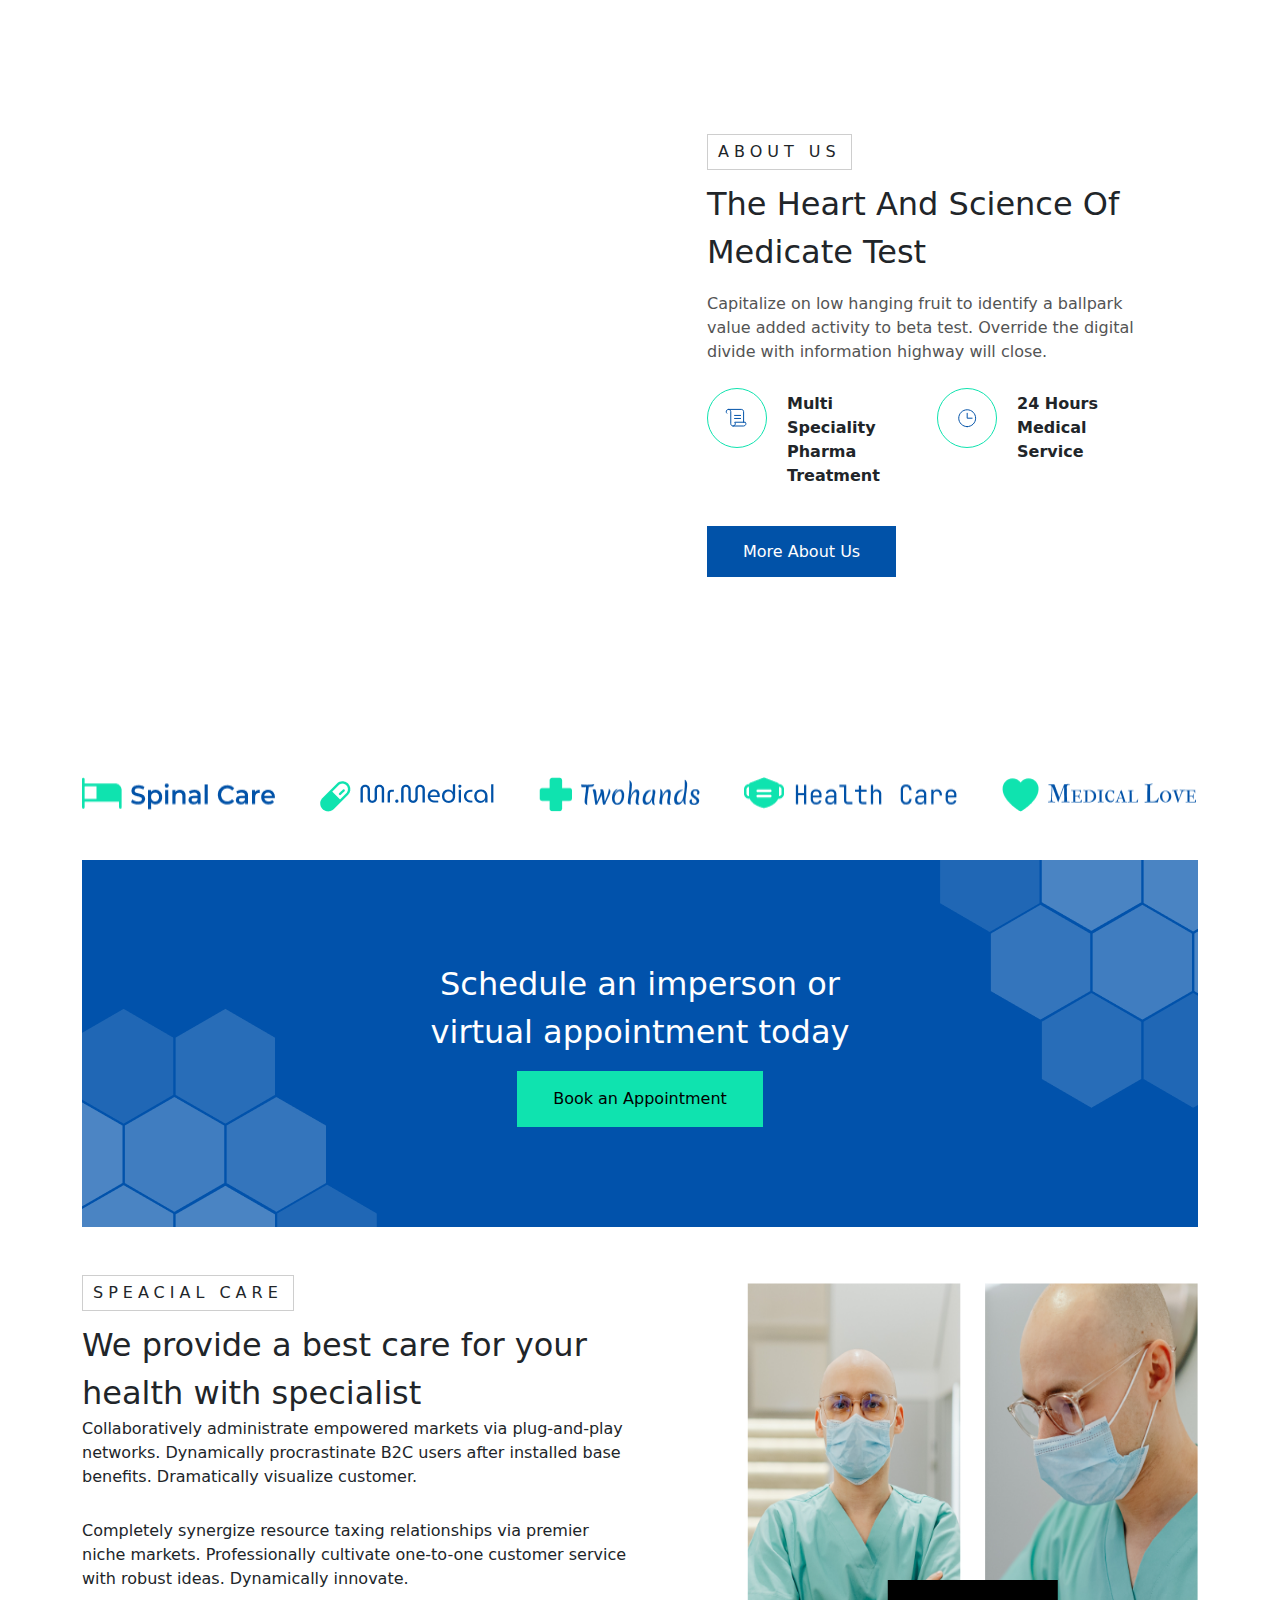
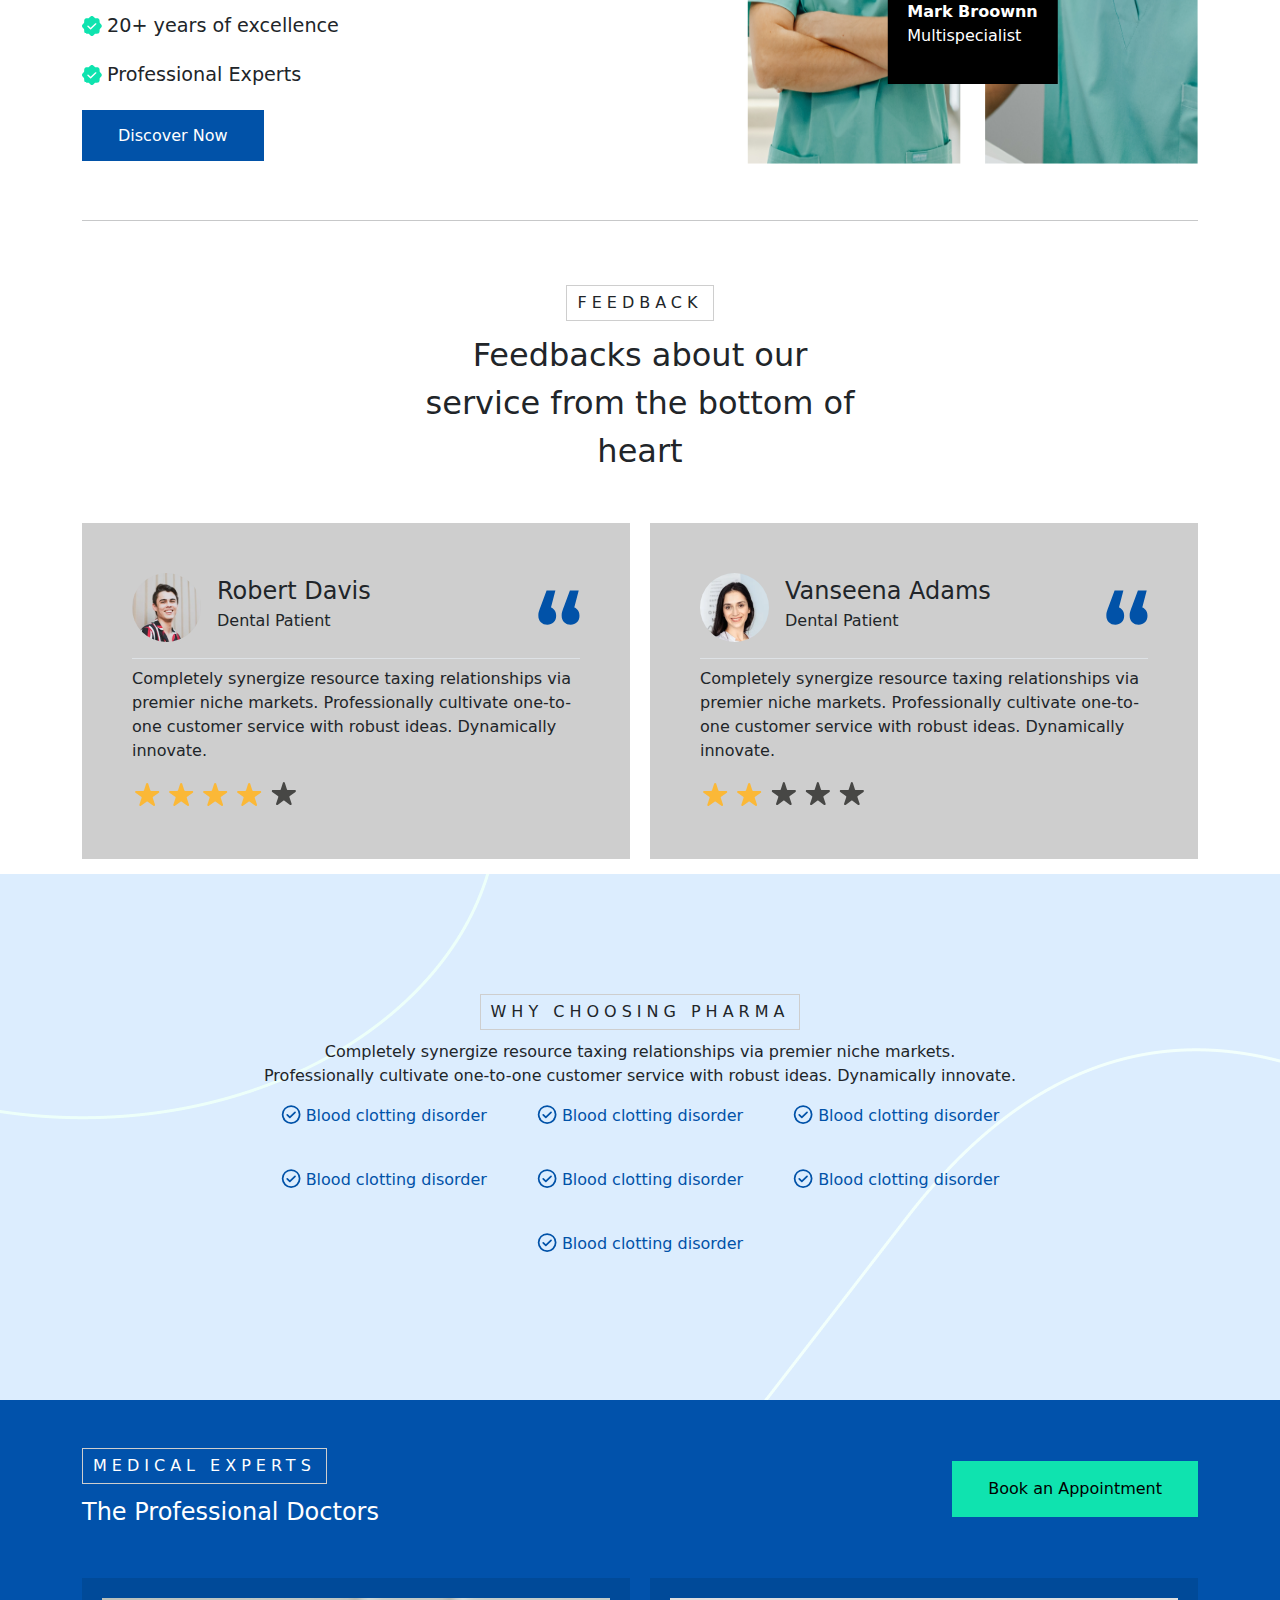
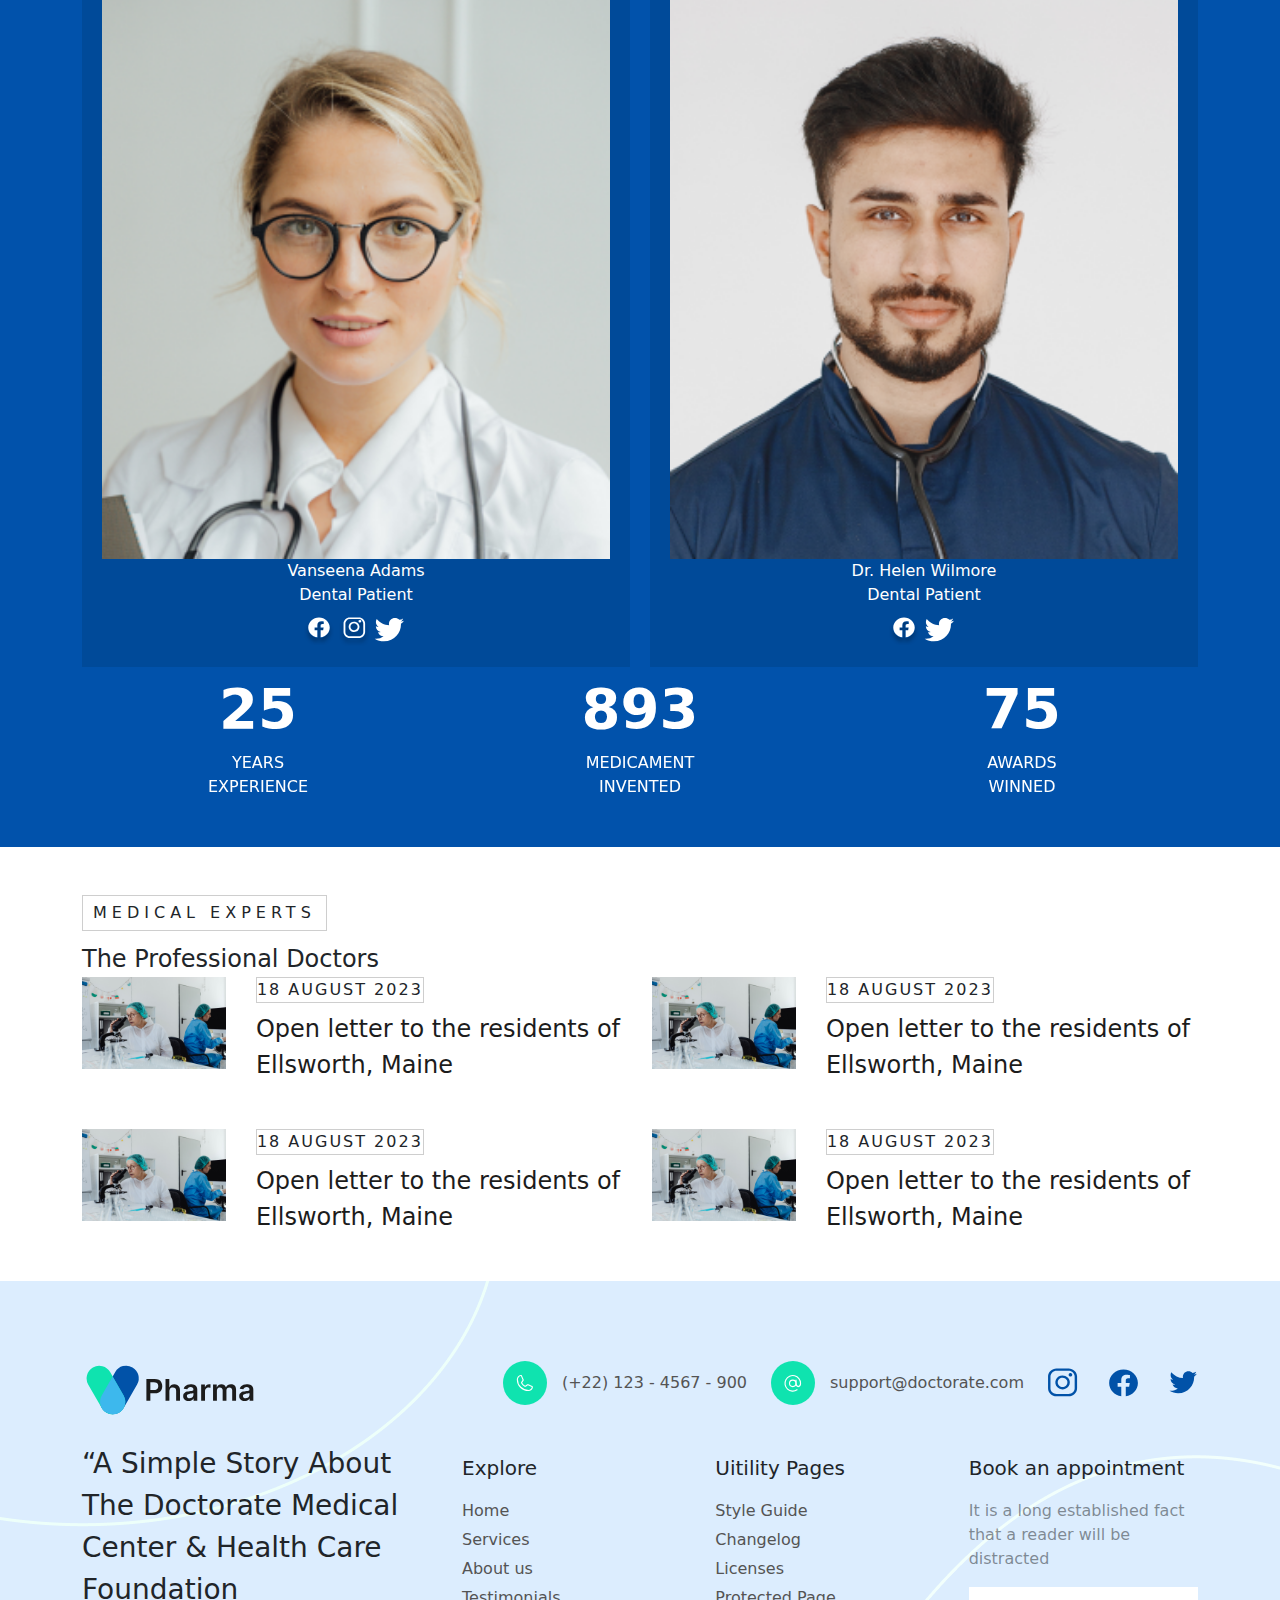
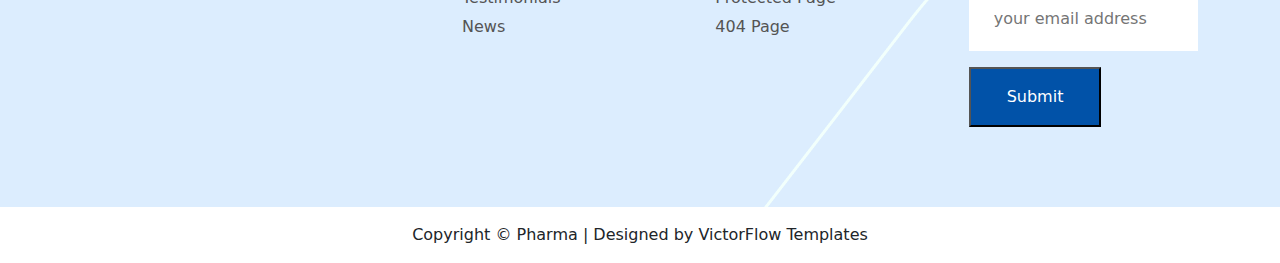
==== commit fc9326e1: "Responsive update" ====
--- a/index.html
+++ b/index.html
@@ -4,7 +4,7 @@
 <head>
   <meta charset="UTF-8" />
   <meta name="viewport" content="width=device-width, initial-scale=1.0" />
-  <title>Document</title>
+  <title>BTK Akademi Frontend Egitim</title>
   <link href="https://cdn.jsdelivr.net/npm/bootstrap@5.3.3/dist/css/bootstrap.min.css" rel="stylesheet"
     integrity="sha384-QWTKZyjpPEjISv5WaRU9OFeRpok6YctnYmDr5pNlyT2bRjXh0JMhjY6hW+ALEwIH" crossorigin="anonymous" />
   <link rel="stylesheet" href="https://cdn.jsdelivr.net/npm/swiper@11/swiper-bundle.min.css" />
@@ -67,9 +67,9 @@
 
 
 
-  <section class="banner">
+  <!-- <section class="banner">
     <div class="banner-background-photo">
-      <div class="banner-background-photo-element d-lg-flex">
+      <div class="banner-background-photo-element elem">
         <div class="banner-background-photo-element-cover-title">
           MEDICAL PROFESSIONALS
         </div>
@@ -83,11 +83,62 @@
         <a class="btn-main-blue" href="#">GET STARTED</a>
       </div>
       <div class="banner-background-photo-element">
-        <img class="" style="position: relative; right: 140px;" weight="100%" height="100%" src="assets/img/banner/bannerfront.png"
+        <img class="banner-background-photo-element-image" src="assets/img/banner/bannerfront.png"
           alt="banner-front">
       </div>
     </div>
-  </section>
+  </section> -->
+
+  <section class="slider-main-wrapper">
+    <div class="swiper slider--main">
+        <div class="swiper-wrapper">
+            <div class="swiper-slide">
+                <div class="slider-main">
+                    <div class="container position-relative">
+                        <div class="slider-main-content d-lg-flex">
+                            <div class="slider-main-content-top-info">
+                                MEDICAL PROFESSIONALS
+                            </div>
+                            <div class="slider-main-content-title">
+                                Makes Your Health Better Will Makes Us Better
+                            </div>
+                            <div class="slider-main-content-desc">
+                                Our team of highly trained professionals uses the latest healing technologies to restore you to pain-free health quickly and easily.
+                            </div>
+                            <a href="#" class="btn-main-blue">Get Started</a>
+                        </div>
+                    </div>
+                    <img src="assets/img/banner/slider-1.jpg" class="slider-main-img" alt="">
+                </div>
+            </div>
+            <div class="swiper-slide">
+                <div class="slider-main">
+                    <div class="container position-relative">
+                        <div class="slider-main-content">
+                            <div class="slider-main-content-top-info">
+                                MEDICAL PROFESSIONALS
+                            </div>
+                            <div class="slider-main-content-title">
+                                Makes Your Health Better Will Makes Us Better
+                            </div>
+                            <div class="slider-main-content-desc">
+                                Our team of highly trained professionals uses the latest healing technologies to restore you to pain-free health quickly and easily.
+                            </div>
+                            <a href="#" class="btn-main-blue">Get Started</a>
+                        </div>
+                    </div>
+                    <img src="assets/img/banner/slider-1.jpg" class="slider-main-img" alt="">
+                </div>
+            </div>
+        </div>
+    </div>
+    <script>
+        const sliderMain = new Swiper(".slider--main", {
+            slidesPerView: 1,
+            spaceBetween: 0,
+        });
+    </script>
+</section>
 
   <section class="services">
     <div class="container">
--- a/assets/css/style.css
+++ b/assets/css/style.css
@@ -37,39 +37,56 @@
   background-image: url("../img/icon/mail.svg");
 }
 
-.banner {
+.slider-main-wrapper .swiper-slide .slider-main-content {
+  visibility: hidden;
+  opacity: 0;
+}
+.slider-main-wrapper .swiper-slide-active .slider-main-content {
+  visibility: visible;
+  opacity: 1;
+}
+.slider-main-wrapper .slider-main {
+  --slider-height: 80dvh;
+}
+@media (min-width: 768px) {
+  .slider-main-wrapper .slider-main {
+    --slider-height:60dvh ;
+  }
+}
+.slider-main-wrapper .slider-main-content {
+  display: flex;
+  flex-direction: column;
+  justify-content: center;
+  align-items: flex-start;
+  gap: 15px;
+  position: absolute;
+  height: var(--slider-height);
+  max-width: 500px;
+  transition: all 500ms;
+}
+.slider-main-wrapper .slider-main-content-top-info {
+  display: inline-block;
+  background-color: var(--main-green);
+  letter-spacing: 2px;
+  text-transform: uppercase;
+  padding: 3px 10px;
+  color: #1c1c1c;
+}
+.slider-main-wrapper .slider-main-content-title {
+  font-size: 3.5rem;
+  font-weight: 700;
+  color: #143450;
+  line-height: 120%;
+}
+.slider-main-wrapper .slider-main-content-desc {
+  font-size: 1rem;
+  color: #1c1c1c;
+}
+.slider-main-wrapper .slider-main-img {
   width: 100%;
-  height: 80vh;
-  background-color: #ddd;
-}
-.banner-background-photo {
-  width: 100%;
-  height: 100%;
-  display: flex;
-  align-items: center;
-  justify-content: center;
-  position: absolute;
-  flex-direction: row;
-  background-image: url(../img/banner/bannerbackground.png);
-  background-size: cover;
-}
-.banner-background-photo-element {
-  width: 50%;
-  height: 100%;
-  display: flex;
-  align-items: start;
-  justify-content: center;
-  flex-direction: column;
-  position: relative;
-  text-align: start;
-  padding-inline: 160px;
-}
-.banner-background-photo-element-cover-title {
-  background-color: #0fe3af;
-  color: #1c1c1c;
-  padding: 2px;
-  padding-inline: 8px;
-  letter-spacing: 1cap;
+  height: var(--slider-height);
+  -o-object-fit: cover;
+     object-fit: cover;
 }
 
 .btn-main-green {
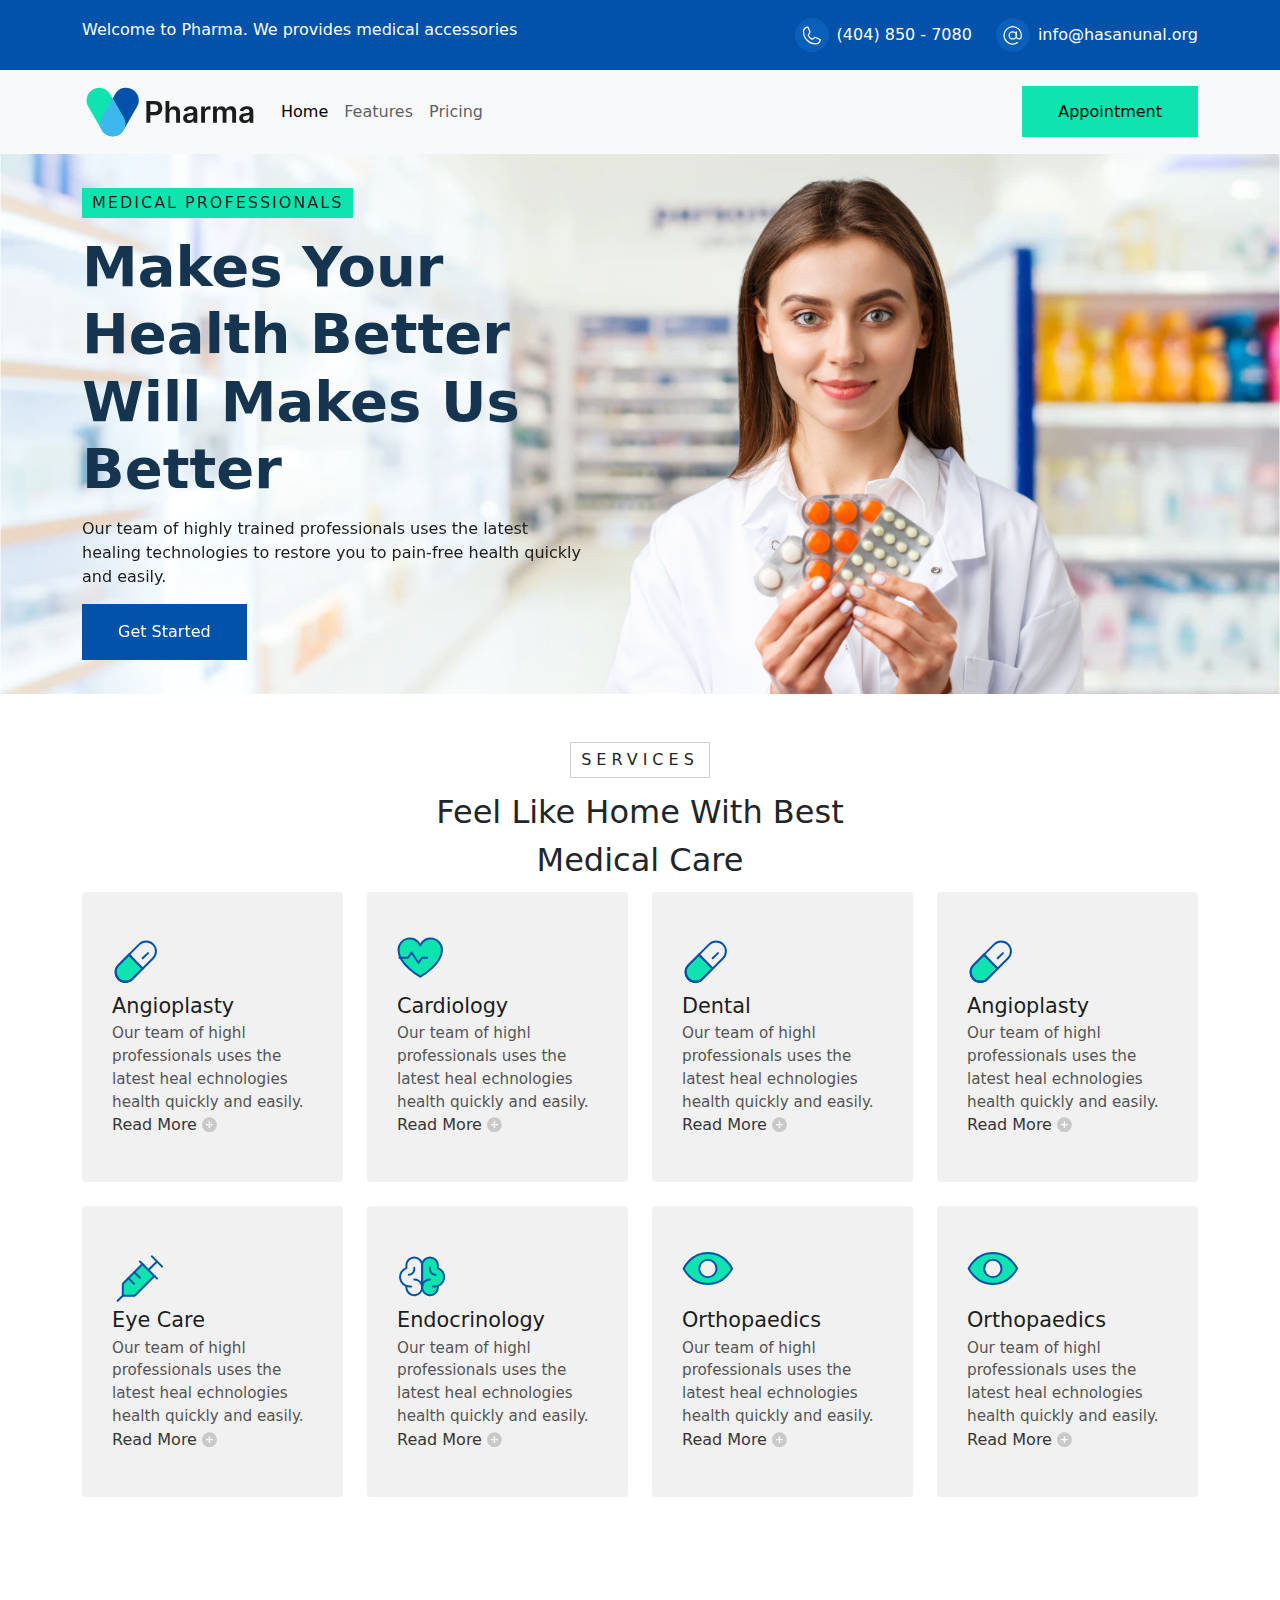
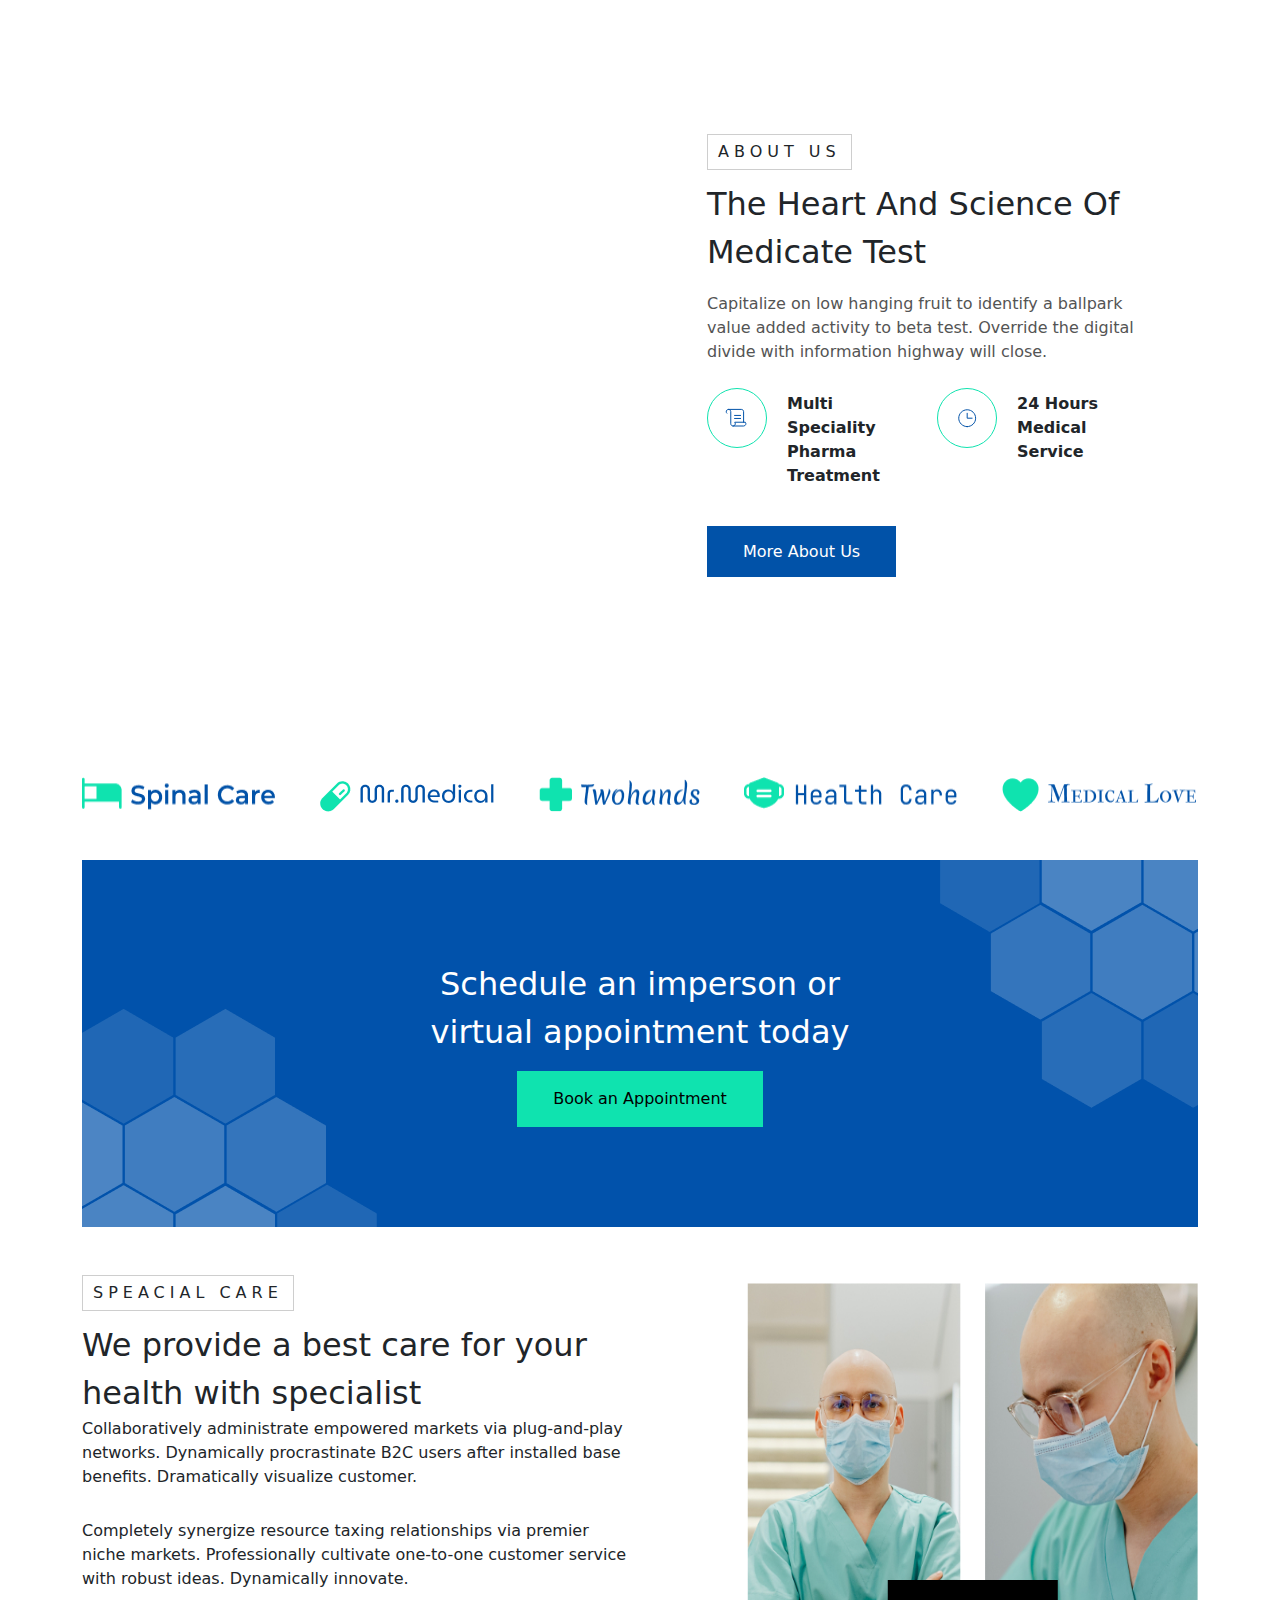
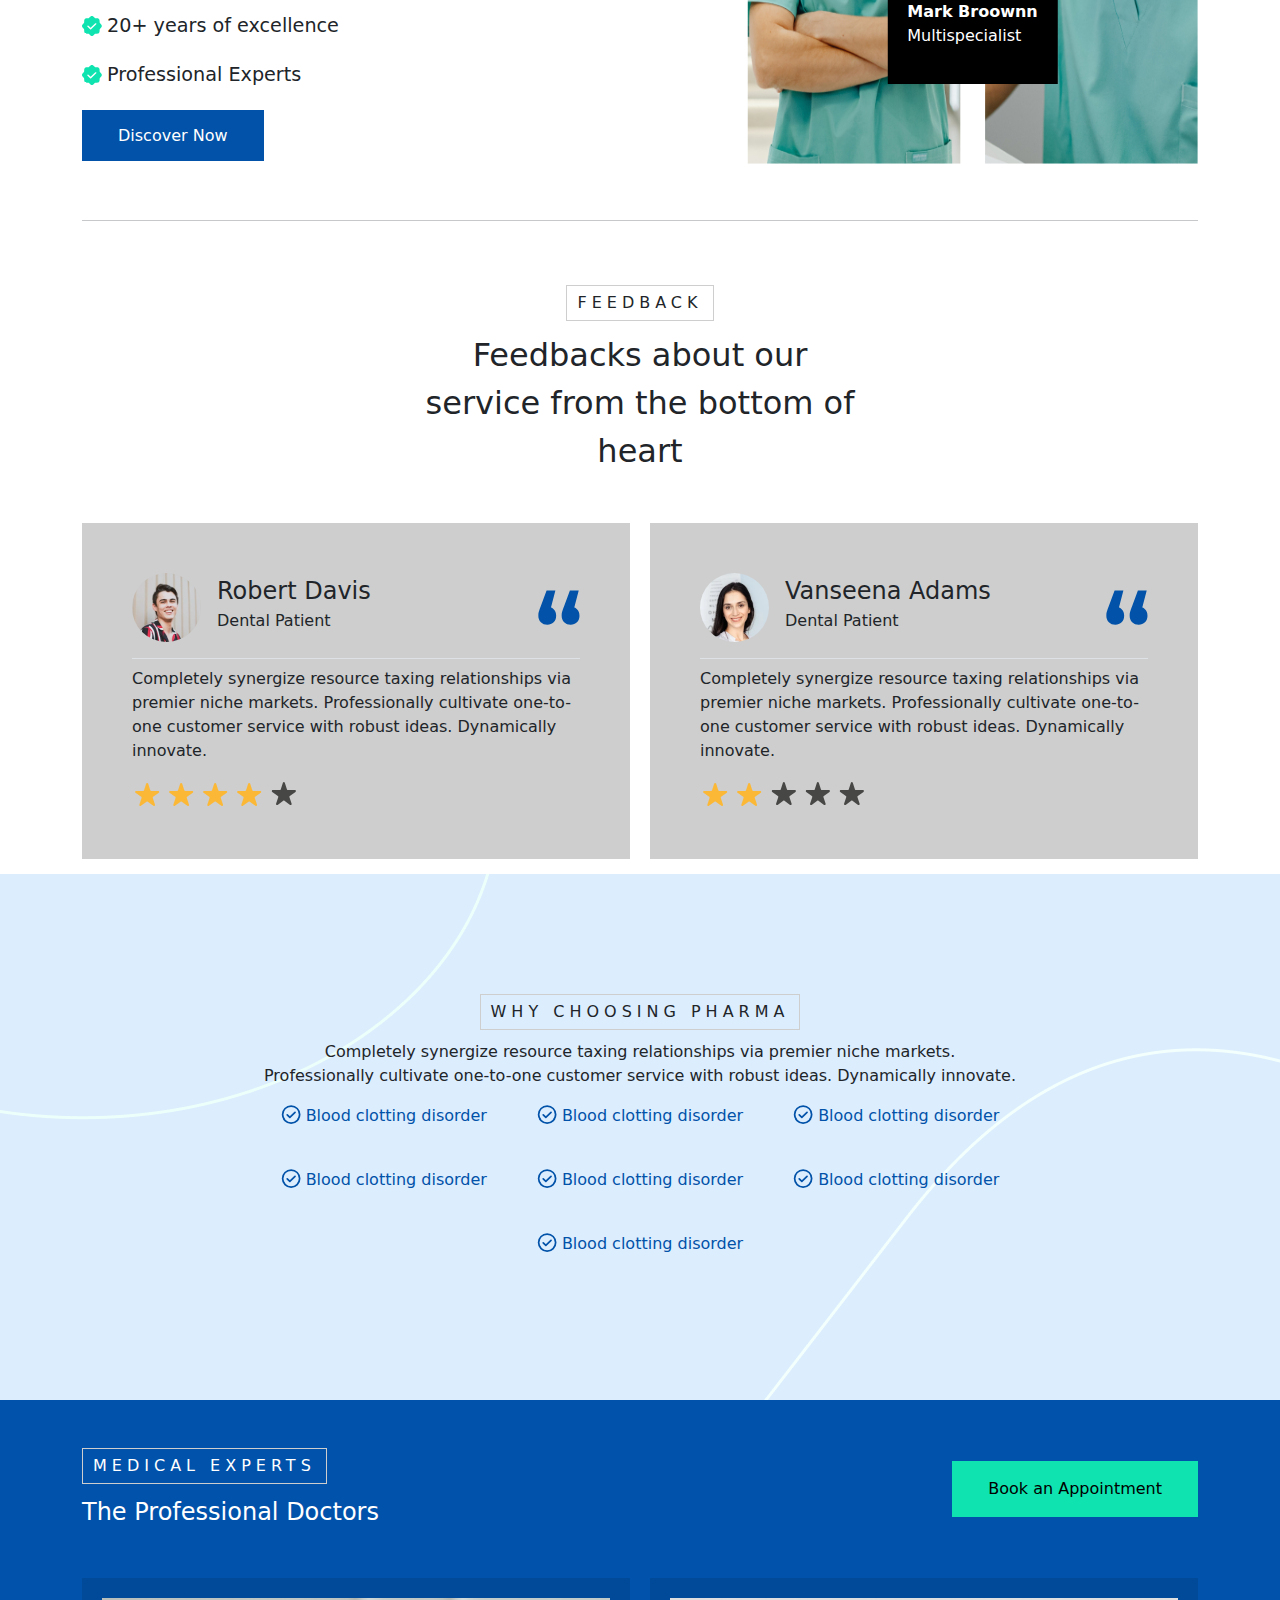
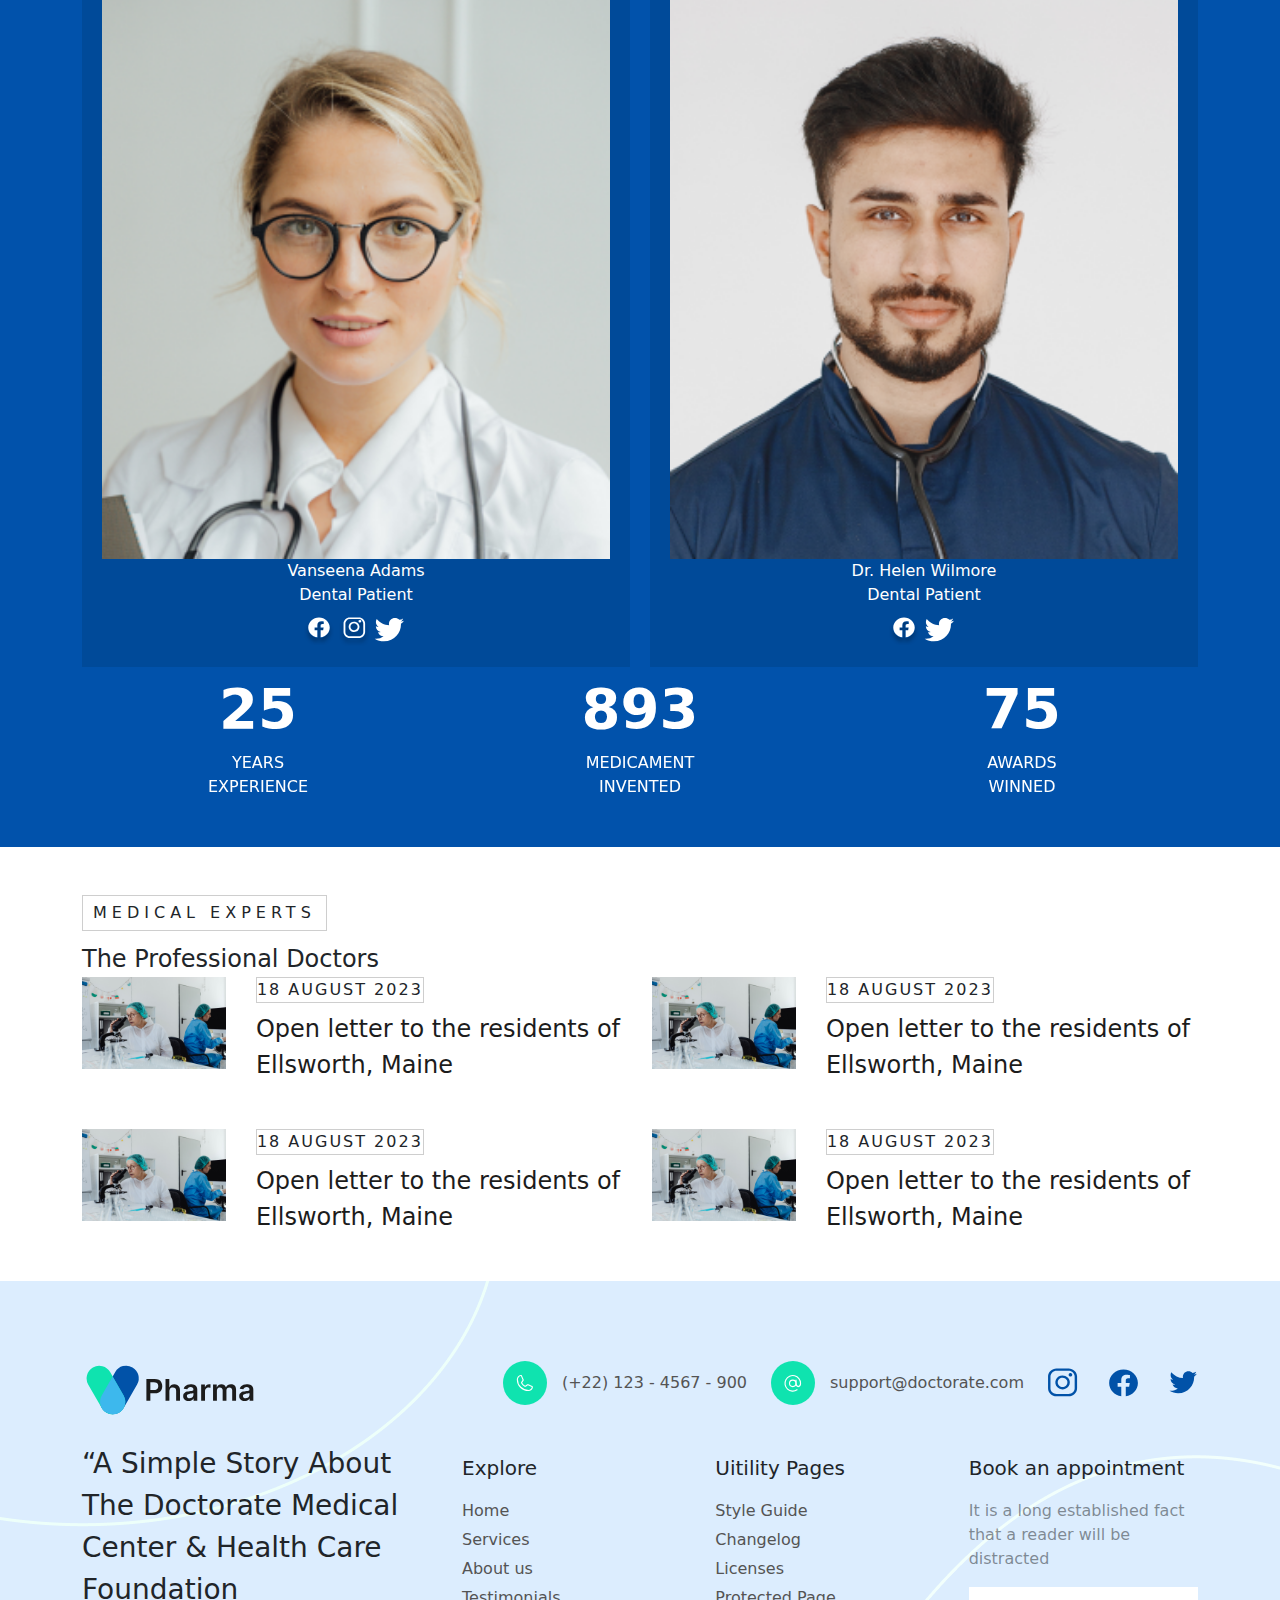
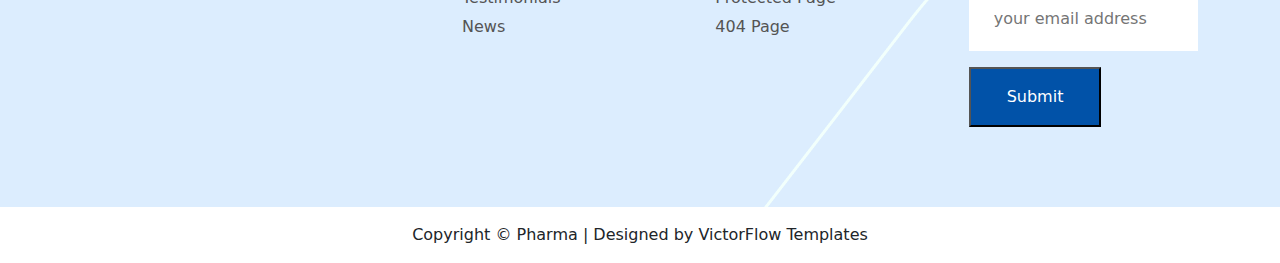
==== commit c685b509: "photo change" ====
--- a/index.html
+++ b/index.html
@@ -64,31 +64,6 @@
       </div>
     </nav>
   </header>
-
-
-
-  <!-- <section class="banner">
-    <div class="banner-background-photo">
-      <div class="banner-background-photo-element elem">
-        <div class="banner-background-photo-element-cover-title">
-          MEDICAL PROFESSIONALS
-        </div>
-        <h2 style="font-size: 3.rem; font-weight: bold;color: #143450;">
-          Makes Your Health Better Will Makes Us Better
-        </h2>
-        <p>
-          Our team of highly trained professionals uses the latest healing technologies to restore you to pain-free
-          health quickly and easily.
-        </p>
-        <a class="btn-main-blue" href="#">GET STARTED</a>
-      </div>
-      <div class="banner-background-photo-element">
-        <img class="banner-background-photo-element-image" src="assets/img/banner/bannerfront.png"
-          alt="banner-front">
-      </div>
-    </div>
-  </section> -->
-
   <section class="slider-main-wrapper">
     <div class="swiper slider--main">
         <div class="swiper-wrapper">
@@ -391,10 +366,10 @@
             </div>
             <div class="row h-100">
               <div class="col-6">
-                <img src="/assets/img/aboutus/aboutus1.png" class="w-100 h-100" alt="" />
+                <img src="/assets/img/aboutus/aboutus1.jpg" class="w-100 h-100" alt="" />
               </div>
               <div class="col-6">
-                <img src="/assets/img/aboutus/aboutus2.png" class="w-100 h-100" alt="" />
+                <img src="/assets/img/aboutus/aboutus2.jpg" class="w-100 h-100" alt="" />
               </div>
             </div>
           </div>
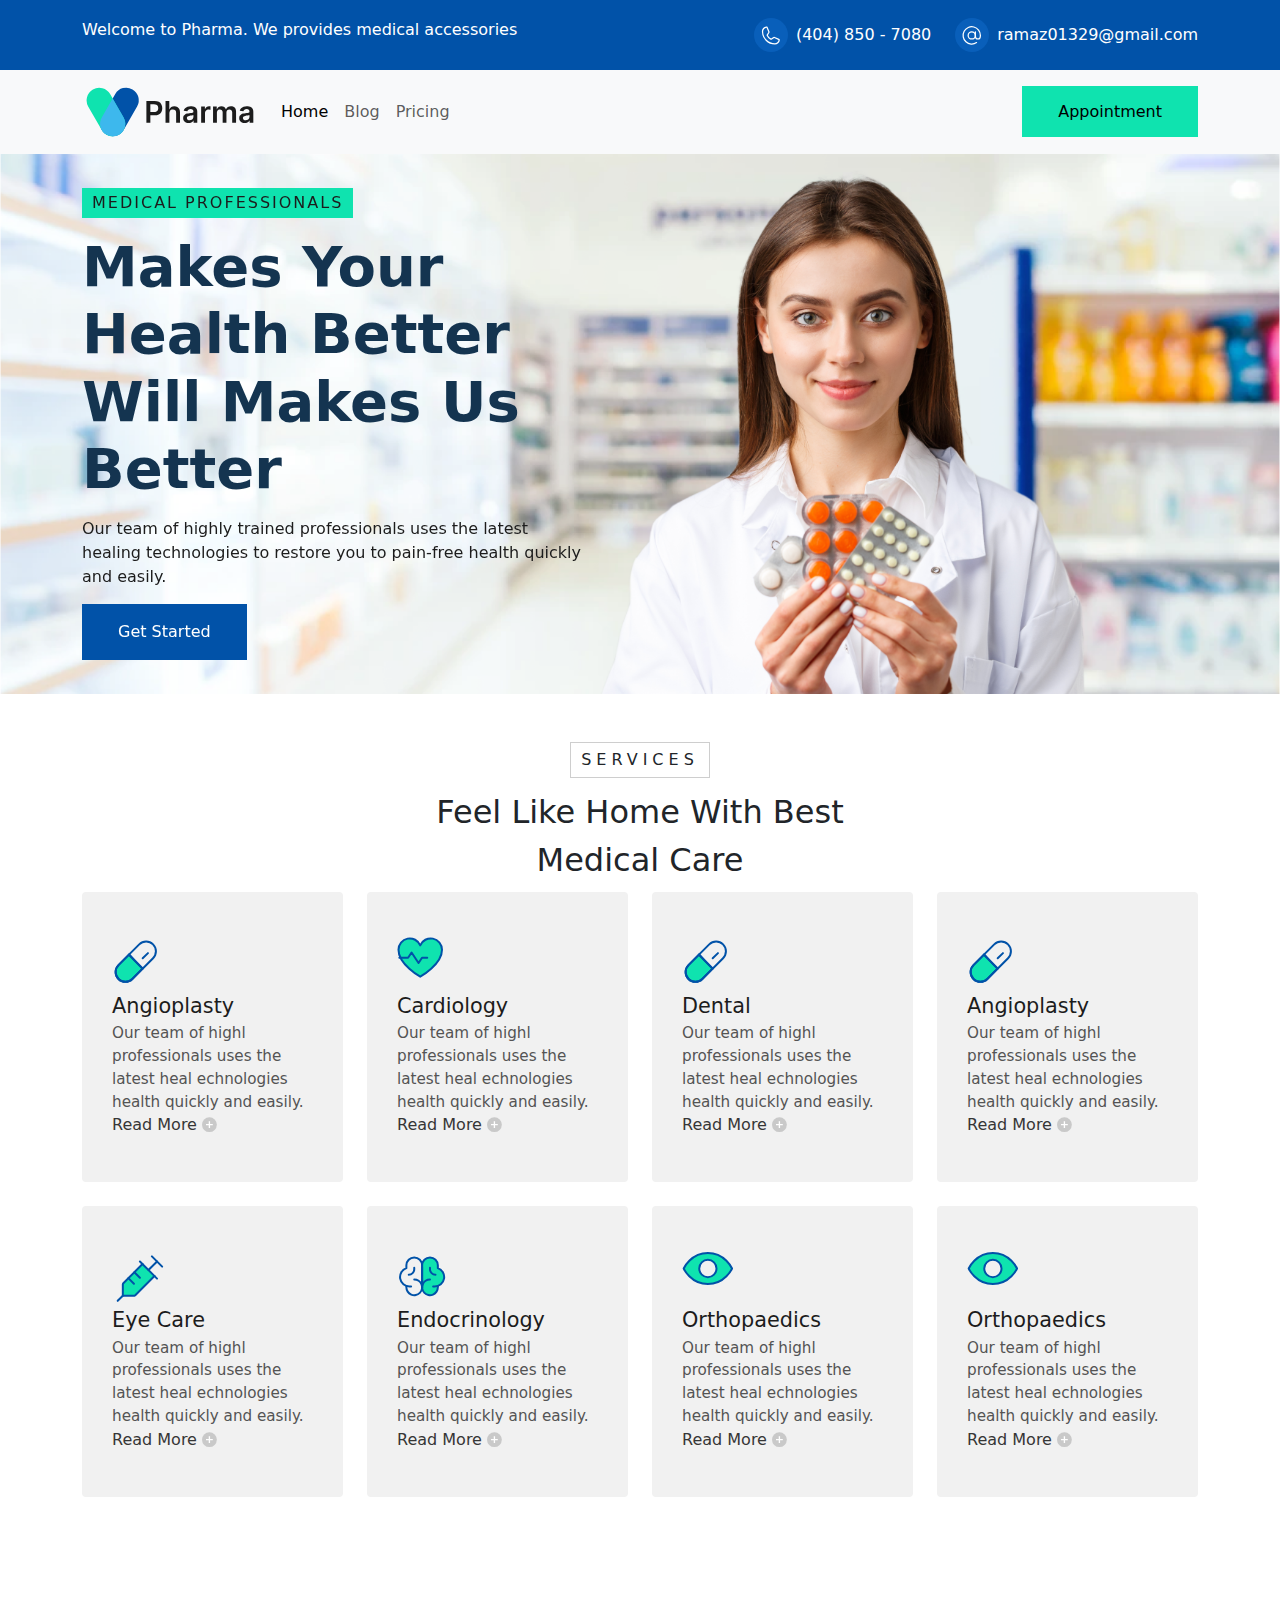
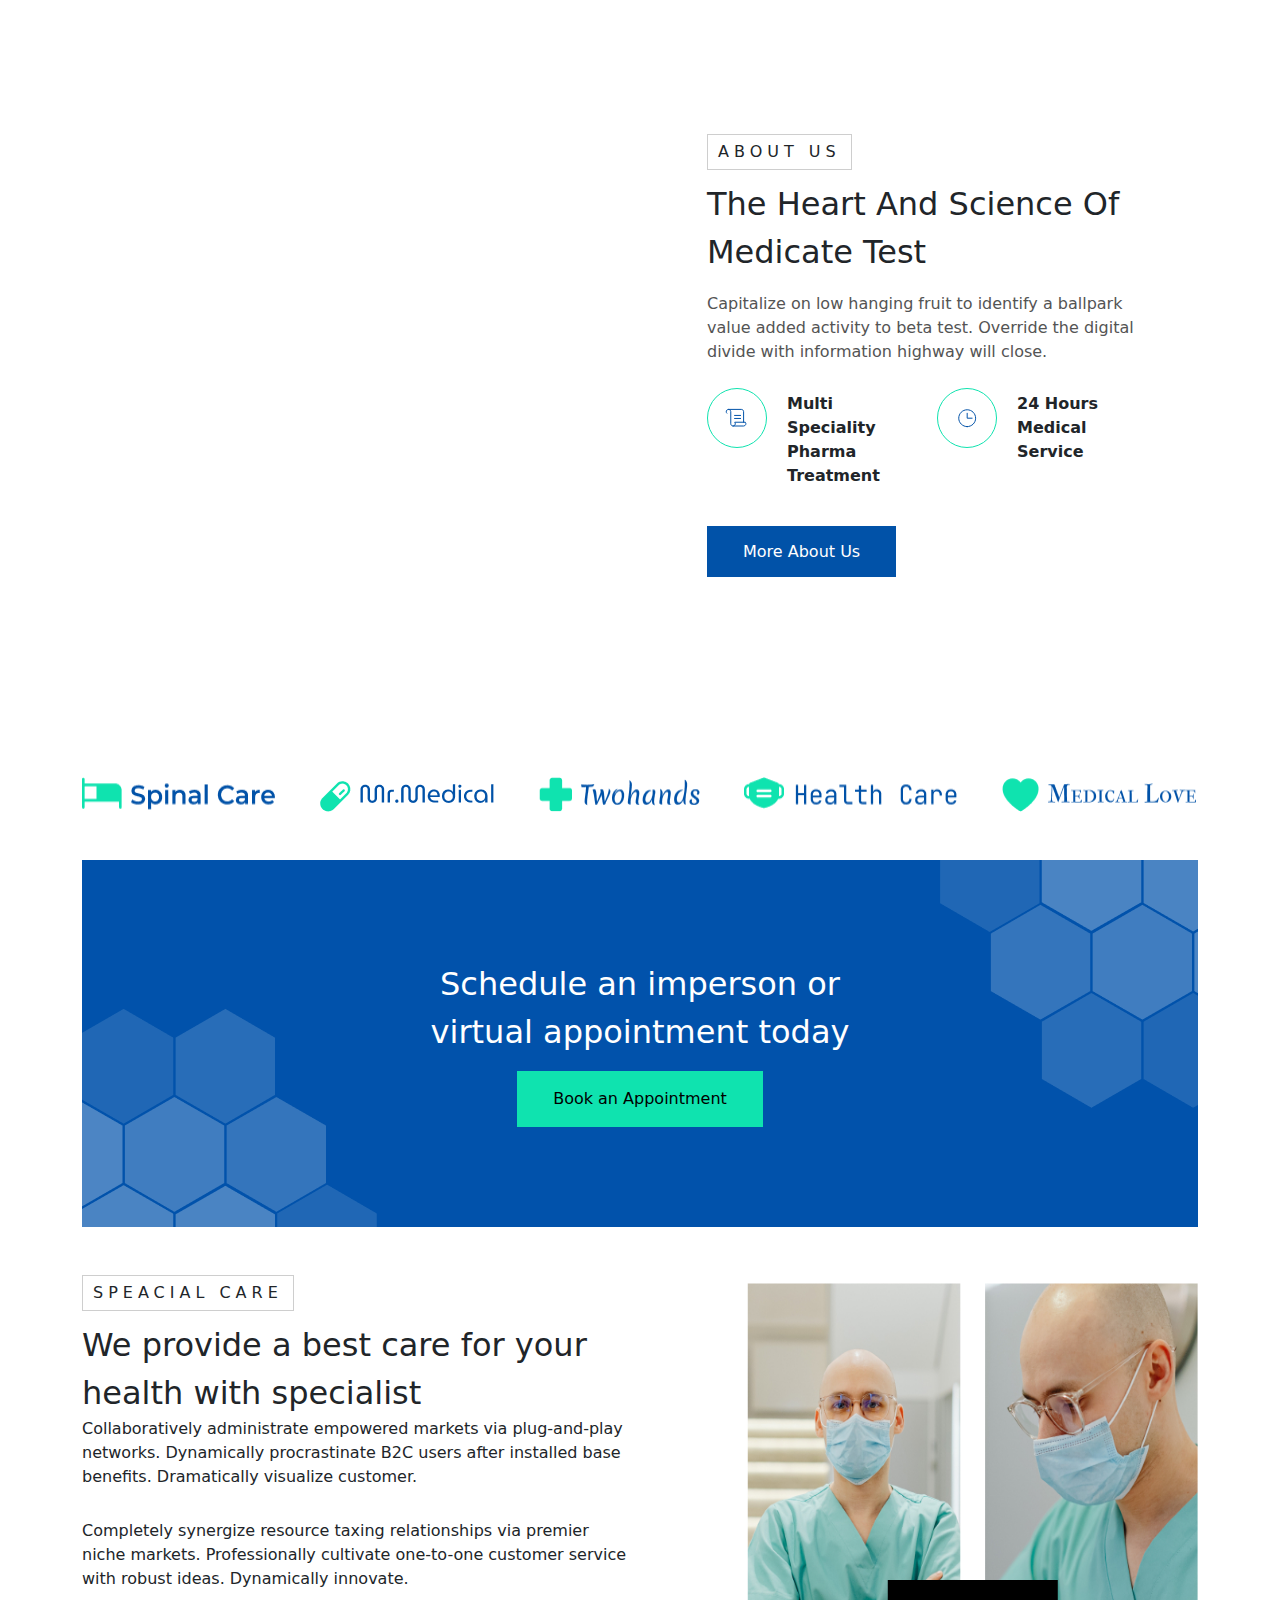
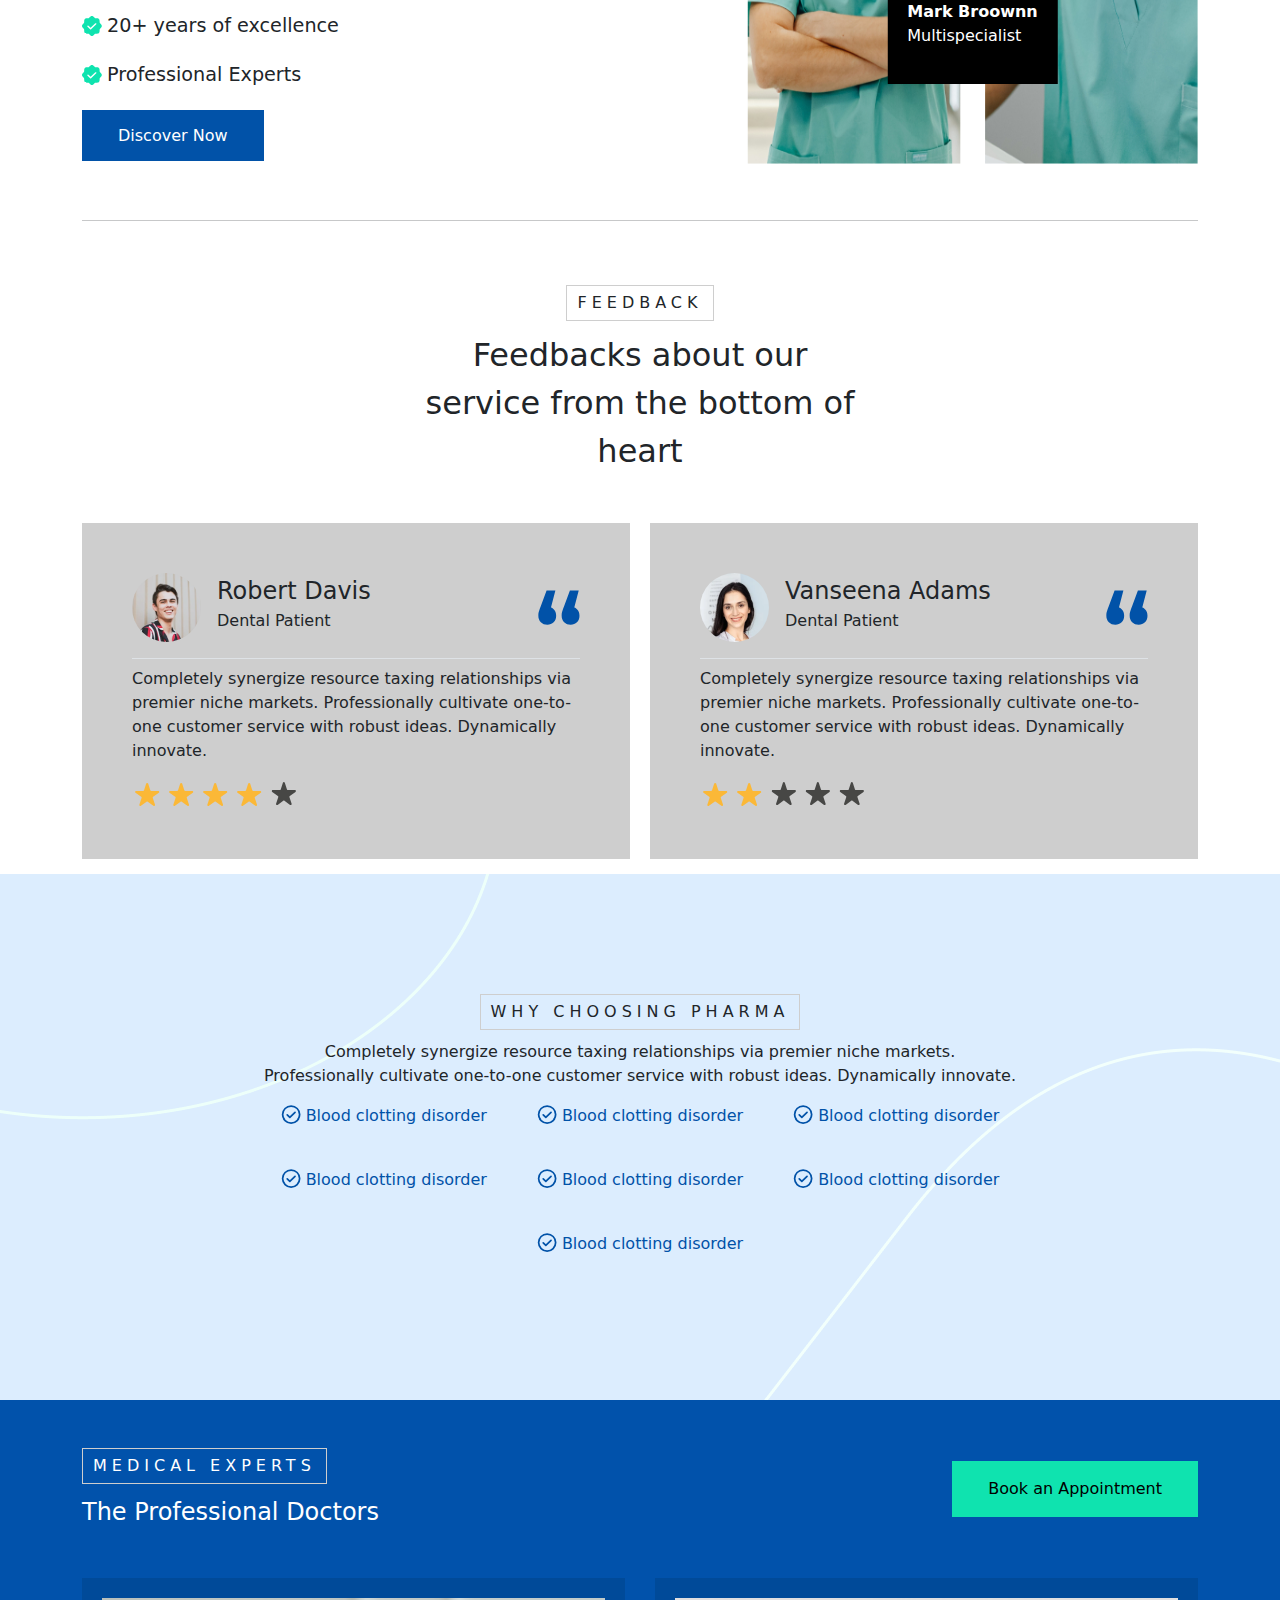
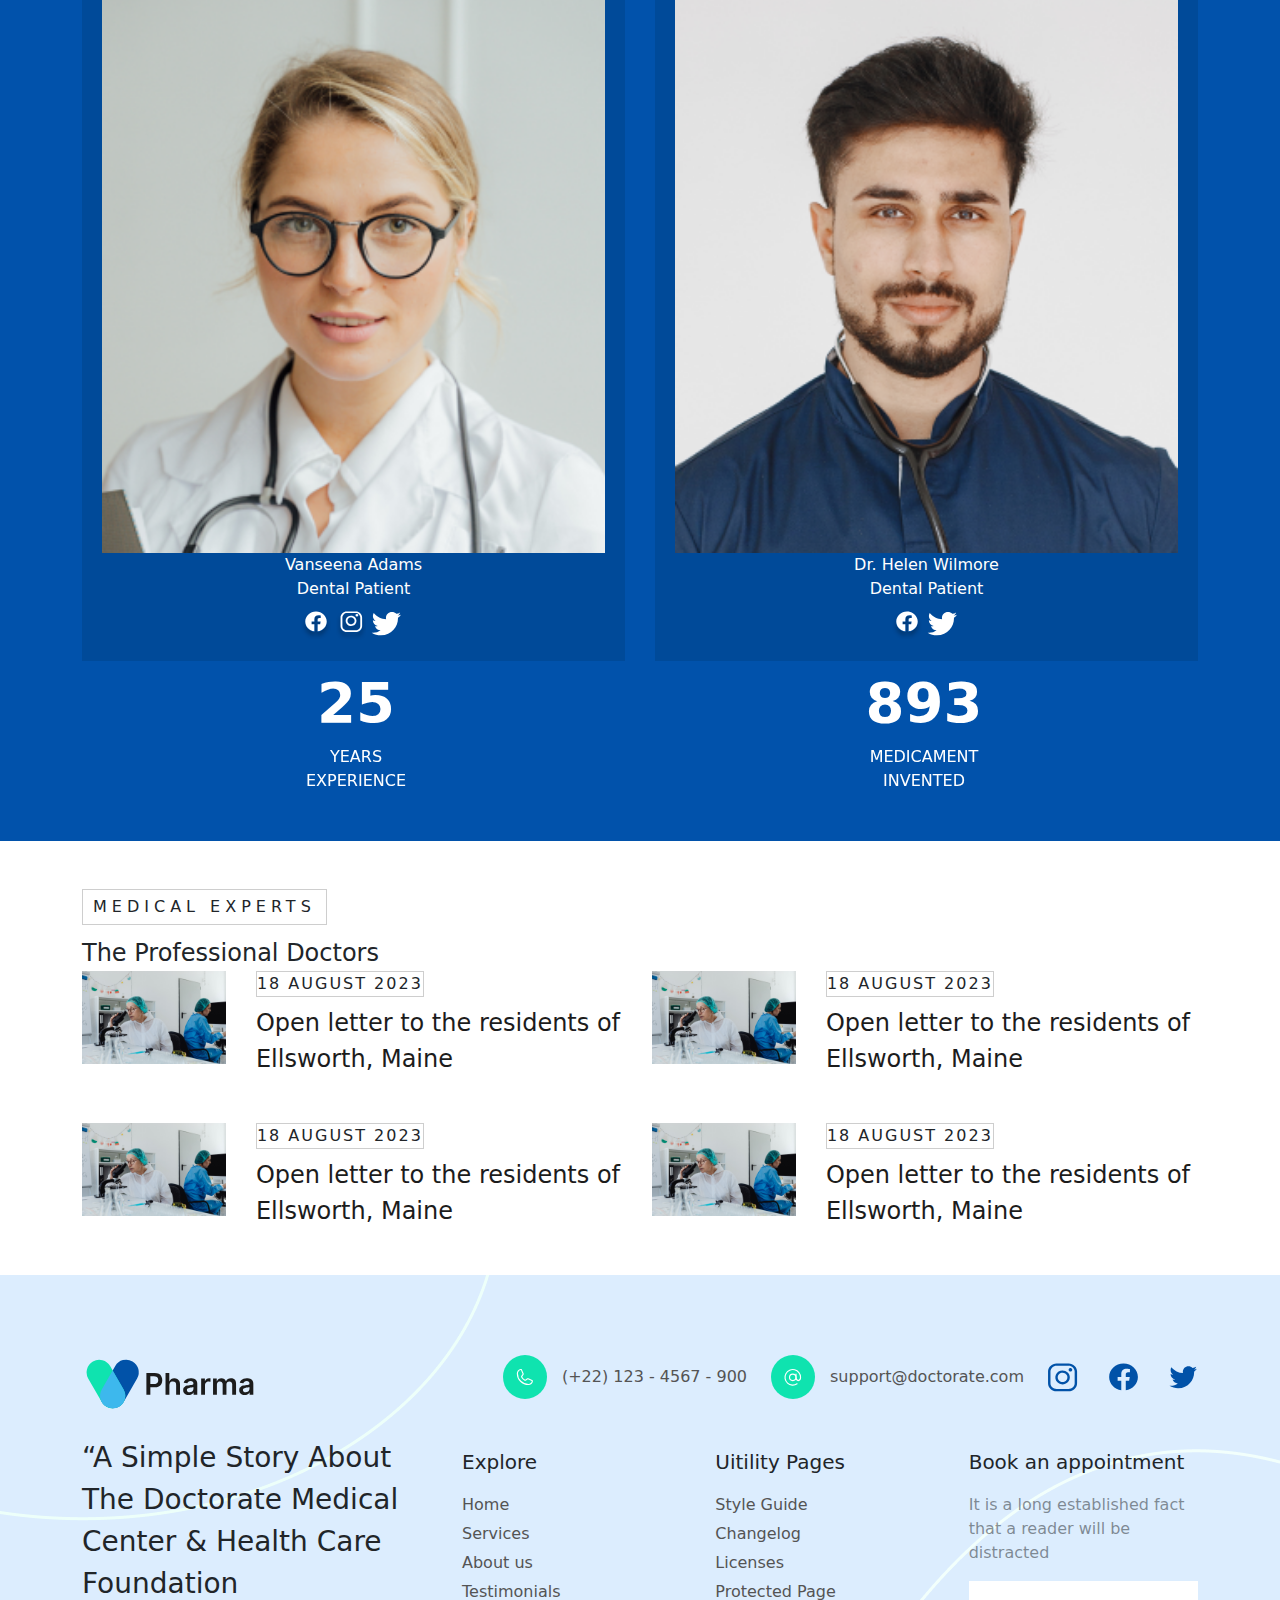
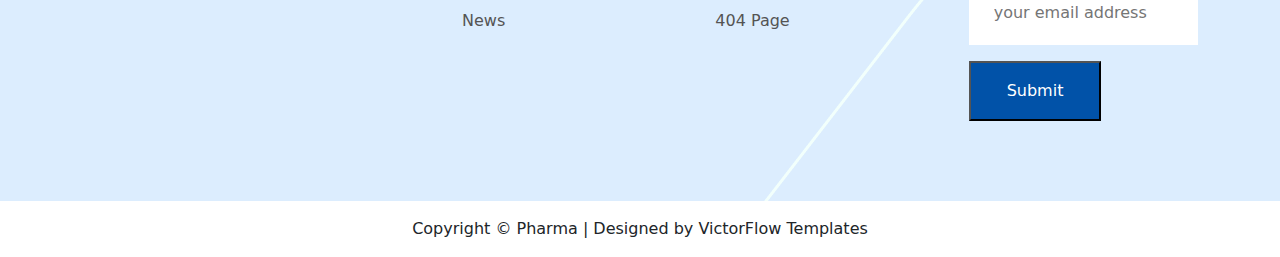
==== commit 6d3b3b91: "add blog page" ====
--- a/index.html
+++ b/index.html
@@ -8,7 +8,7 @@
   <link href="https://cdn.jsdelivr.net/npm/bootstrap@5.3.3/dist/css/bootstrap.min.css" rel="stylesheet"
     integrity="sha384-QWTKZyjpPEjISv5WaRU9OFeRpok6YctnYmDr5pNlyT2bRjXh0JMhjY6hW+ALEwIH" crossorigin="anonymous" />
   <link rel="stylesheet" href="https://cdn.jsdelivr.net/npm/swiper@11/swiper-bundle.min.css" />
-  <script src="https://cdn.jsdelivr.net/npm/swiper@11/swiper-bundle.min.js"></script>
+
   <link rel="stylesheet" href="assets/css/style.css" />
 </head>
 
@@ -28,7 +28,7 @@
               </a>
               <a href="mailto:info@hasanunal.org" class="d-flex gap-2 align-items-center">
                 <i class="icon icon-mail"></i>
-                <span>info@hasanunal.org</span>
+                <span>ramaz01329@gmail.com</span>
               </a>
             </div>
           </div>
@@ -48,10 +48,10 @@
         <div class="collapse navbar-collapse" id="navbarText">
           <ul class="navbar-nav me-auto mb-2 mb-lg-0">
             <li class="nav-item">
-              <a class="nav-link active" aria-current="page" href="#">Home</a>
+              <a class="nav-link active" aria-current="page" href="index.html">Home</a>
             </li>
             <li class="nav-item">
-              <a class="nav-link" href="#">Features</a>
+              <a class="nav-link" href="blog.html">Blog</a>
             </li>
             <li class="nav-item">
               <a class="nav-link" href="#">Pricing</a>
@@ -66,54 +66,59 @@
   </header>
   <section class="slider-main-wrapper">
     <div class="swiper slider--main">
-        <div class="swiper-wrapper">
-            <div class="swiper-slide">
-                <div class="slider-main">
-                    <div class="container position-relative">
-                        <div class="slider-main-content d-lg-flex">
-                            <div class="slider-main-content-top-info">
-                                MEDICAL PROFESSIONALS
-                            </div>
-                            <div class="slider-main-content-title">
-                                Makes Your Health Better Will Makes Us Better
-                            </div>
-                            <div class="slider-main-content-desc">
-                                Our team of highly trained professionals uses the latest healing technologies to restore you to pain-free health quickly and easily.
-                            </div>
-                            <a href="#" class="btn-main-blue">Get Started</a>
-                        </div>
-                    </div>
-                    <img src="assets/img/banner/slider-1.jpg" class="slider-main-img" alt="">
-                </div>
-            </div>
-            <div class="swiper-slide">
-                <div class="slider-main">
-                    <div class="container position-relative">
-                        <div class="slider-main-content">
-                            <div class="slider-main-content-top-info">
-                                MEDICAL PROFESSIONALS
-                            </div>
-                            <div class="slider-main-content-title">
-                                Makes Your Health Better Will Makes Us Better
-                            </div>
-                            <div class="slider-main-content-desc">
-                                Our team of highly trained professionals uses the latest healing technologies to restore you to pain-free health quickly and easily.
-                            </div>
-                            <a href="#" class="btn-main-blue">Get Started</a>
-                        </div>
-                    </div>
-                    <img src="assets/img/banner/slider-1.jpg" class="slider-main-img" alt="">
-                </div>
-            </div>
-        </div>
+      <div class="swiper-wrapper">
+        <div class="swiper-slide">
+          <div class="slider-main">
+            <div class="container position-relative">
+              <div class="slider-main-content d-lg-flex">
+                <div class="slider-main-content-top-info">
+                  MEDICAL PROFESSIONALS
+                </div>
+                <div class="slider-main-content-title">
+                  Makes Your Health Better Will Makes Us Better
+                </div>
+                <div class="slider-main-content-desc">
+                  Our team of highly trained professionals uses the latest healing technologies to restore you to
+                  pain-free health quickly and easily.
+                </div>
+                <a href="#" class="btn-main-blue">Get Started</a>
+              </div>
+            </div>
+            <img src="assets/img/banner/slider-1.jpg" class="slider-main-img" alt="">
+          </div>
+        </div>
+        <div class="swiper-slide">
+          <div class="slider-main">
+            <div class="container position-relative">
+              <div class="slider-main-content">
+                <div class="slider-main-content-top-info">
+                  MEDICAL PROFESSIONALS
+                </div>
+                <div class="slider-main-content-title">
+                  Makes Your Health Better Will Makes Us Better
+                </div>
+                <div class="slider-main-content-desc">
+                  Our team of highly trained professionals uses the latest healing technologies to restore you to
+                  pain-free health quickly and easily.
+                </div>
+                <a href="#" class="btn-main-blue">Get Started</a>
+              </div>
+            </div>
+            <img src="assets/img/banner/slider-1.jpg" class="slider-main-img" alt="">
+          </div>
+        </div>
+      </div>
     </div>
     <script>
+      document.addEventListener("DOMContentLoaded", (event) => {
         const sliderMain = new Swiper(".slider--main", {
-            slidesPerView: 1,
-            spaceBetween: 0,
+          slidesPerView: 1,
+          spaceBetween: 0,
         });
+      });
+
     </script>
-</section>
+  </section>
 
   <section class="services">
     <div class="container">
@@ -366,10 +371,10 @@
             </div>
             <div class="row h-100">
               <div class="col-6">
-                <img src="/assets/img/aboutus/aboutus1.jpg" class="w-100 h-100" alt="" />
+                <img src="assets/img/aboutus/aboutus1.jpg" class="w-100 h-100" alt="" />
               </div>
               <div class="col-6">
-                <img src="/assets/img/aboutus/aboutus2.jpg" class="w-100 h-100" alt="" />
+                <img src="assets/img/aboutus/aboutus2.jpg" class="w-100 h-100" alt="" />
               </div>
             </div>
           </div>
@@ -501,21 +506,24 @@
         </div>
       </div>
       <script>
-        var swiper = new Swiper(".slider--feedback--card", {
-          slidesPerView: 1,
-          spaceBetween: 30,
-          breakpoints: {
-            992: {
-              slidesPerView: 2,
-              spaceBetween: 20
-            },
-            1400:{
-              slidesPerView: 3,
-              spaceBetween: 30
+        document.addEventListener("DOMContentLoaded", (event) => {
+          var swiper = new Swiper(".slider--feedback--card", {
+            slidesPerView: 1,
+            spaceBetween: 30,
+            breakpoints: {
+              992: {
+                slidesPerView: 2,
+                spaceBetween: 20
+              },
+              1400: {
+                slidesPerView: 3,
+                spaceBetween: 30
+              }
+
             }
-
-          }
+          });
         });
+
       </script>
 
 
@@ -657,39 +665,42 @@
       </div>
     </div>
     <script>
-      var statistics = new Swiper(".swiper-statistics", {
-        slidesPerView: 1,
-        spaceBetween: 30,
-        breakpoints: {
-         
-          768:{
-              slidesPerView: 3,
-              spaceBetween: 30
-            },
-            1400:{
-            slidesPerView: 5,
-              spaceBetween: 30
-          },
-          }
-
-      });
-    </script>
-    <script>
-      var swiper = new Swiper(".slider--team", {
-        slidesPerView: 1,
-        spaceBetween: 30,
-        breakpoints: {
-            576: {
-              slidesPerView: 2,
-              spaceBetween: 20
-            },
-            1400:{
-              slidesPerView: 3,
-              spaceBetween: 30
+document.addEventListener("DOMContentLoaded", (event) => {
+          var swiper = new Swiper(".slider--team", {
+            slidesPerView: 1,
+            spaceBetween: 30,
+            breakpoints: {
+              992: {
+                slidesPerView: 2,
+                spaceBetween: 30
+              },
+              1400: {
+                slidesPerView: 3,
+                spaceBetween: 30
+              }
             }
-
-          }
-      });
+          });
+        });
+
+        document.addEventListener("DOMContentLoaded", (event) => {
+                
+                var sliderStatistics = new Swiper(".swiper-statistics", {
+                slidesPerView: 1,
+                spaceBetween: 30,
+                breakpoints: {
+                    576: {
+                        slidesPerView: 2,
+                        spaceBetween: 20,
+                    },
+                    1400: {
+                        slidesPerView: 5,
+                        spaceBetween: 30,
+                    }
+                }
+
+
+            });
+            });
     </script>
   </section>
 
@@ -741,6 +752,7 @@
             </div>
           </div>
         </div>
+      </div>
   </section>
 
   <div class="section mt-5">
@@ -822,7 +834,7 @@
                 <span>(+22) 123 - 4567 - 900</span>
               </a>
             </div>
-            <div class="col-12 col-lg-auto " >
+            <div class="col-12 col-lg-auto ">
               <a href="#" class="footer-link-mail">
                 <i class="icon-mail"></i>
                 <span>support@doctorate.com</span>
@@ -890,6 +902,7 @@
   <script src="https://cdn.jsdelivr.net/npm/bootstrap@5.3.3/dist/js/bootstrap.bundle.min.js"
     integrity="sha384-YvpcrYf0tY3lHB60NNkmXc5s9fDVZLESaAA55NDzOxhy9GkcIdslK1eN7N6jIeHz"
     crossorigin="anonymous"></script>
+  <script src="https://cdn.jsdelivr.net/npm/swiper@11/swiper-bundle.min.js"></script>
 </body>
 
 </html>